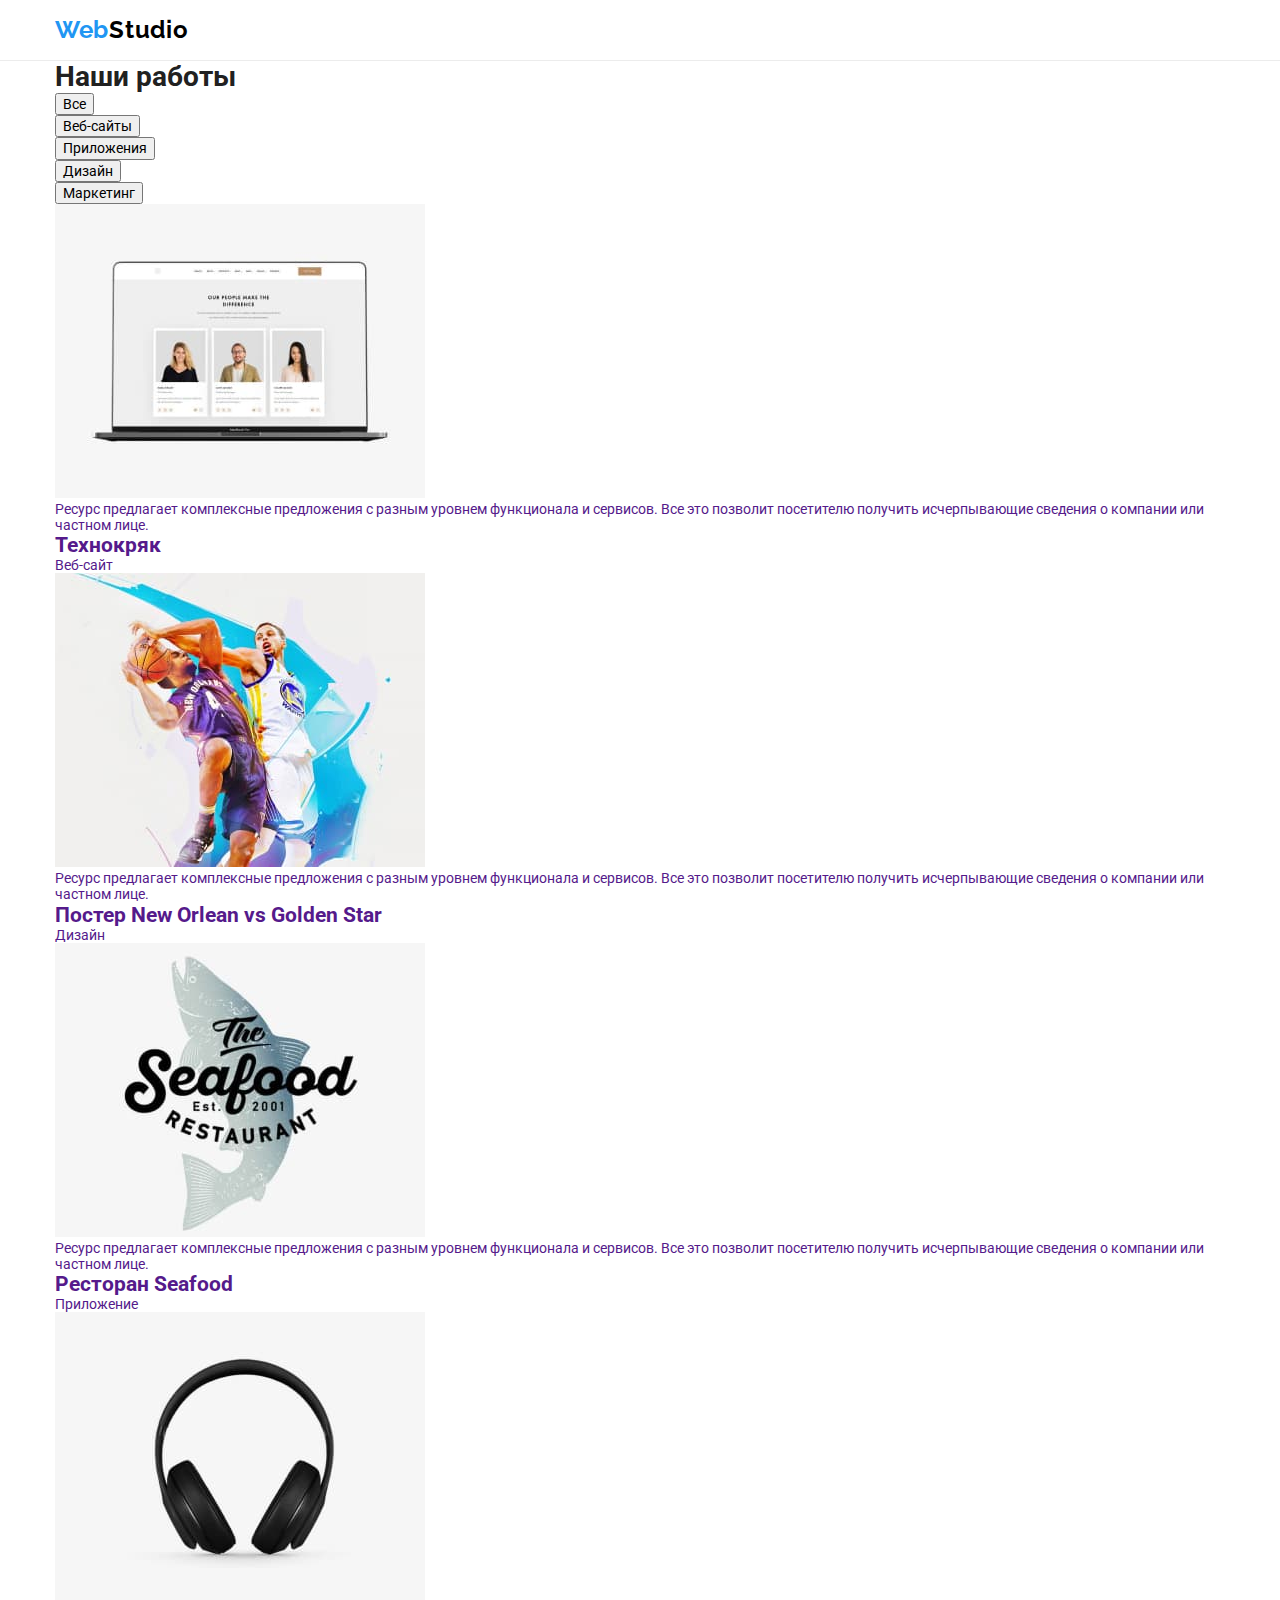
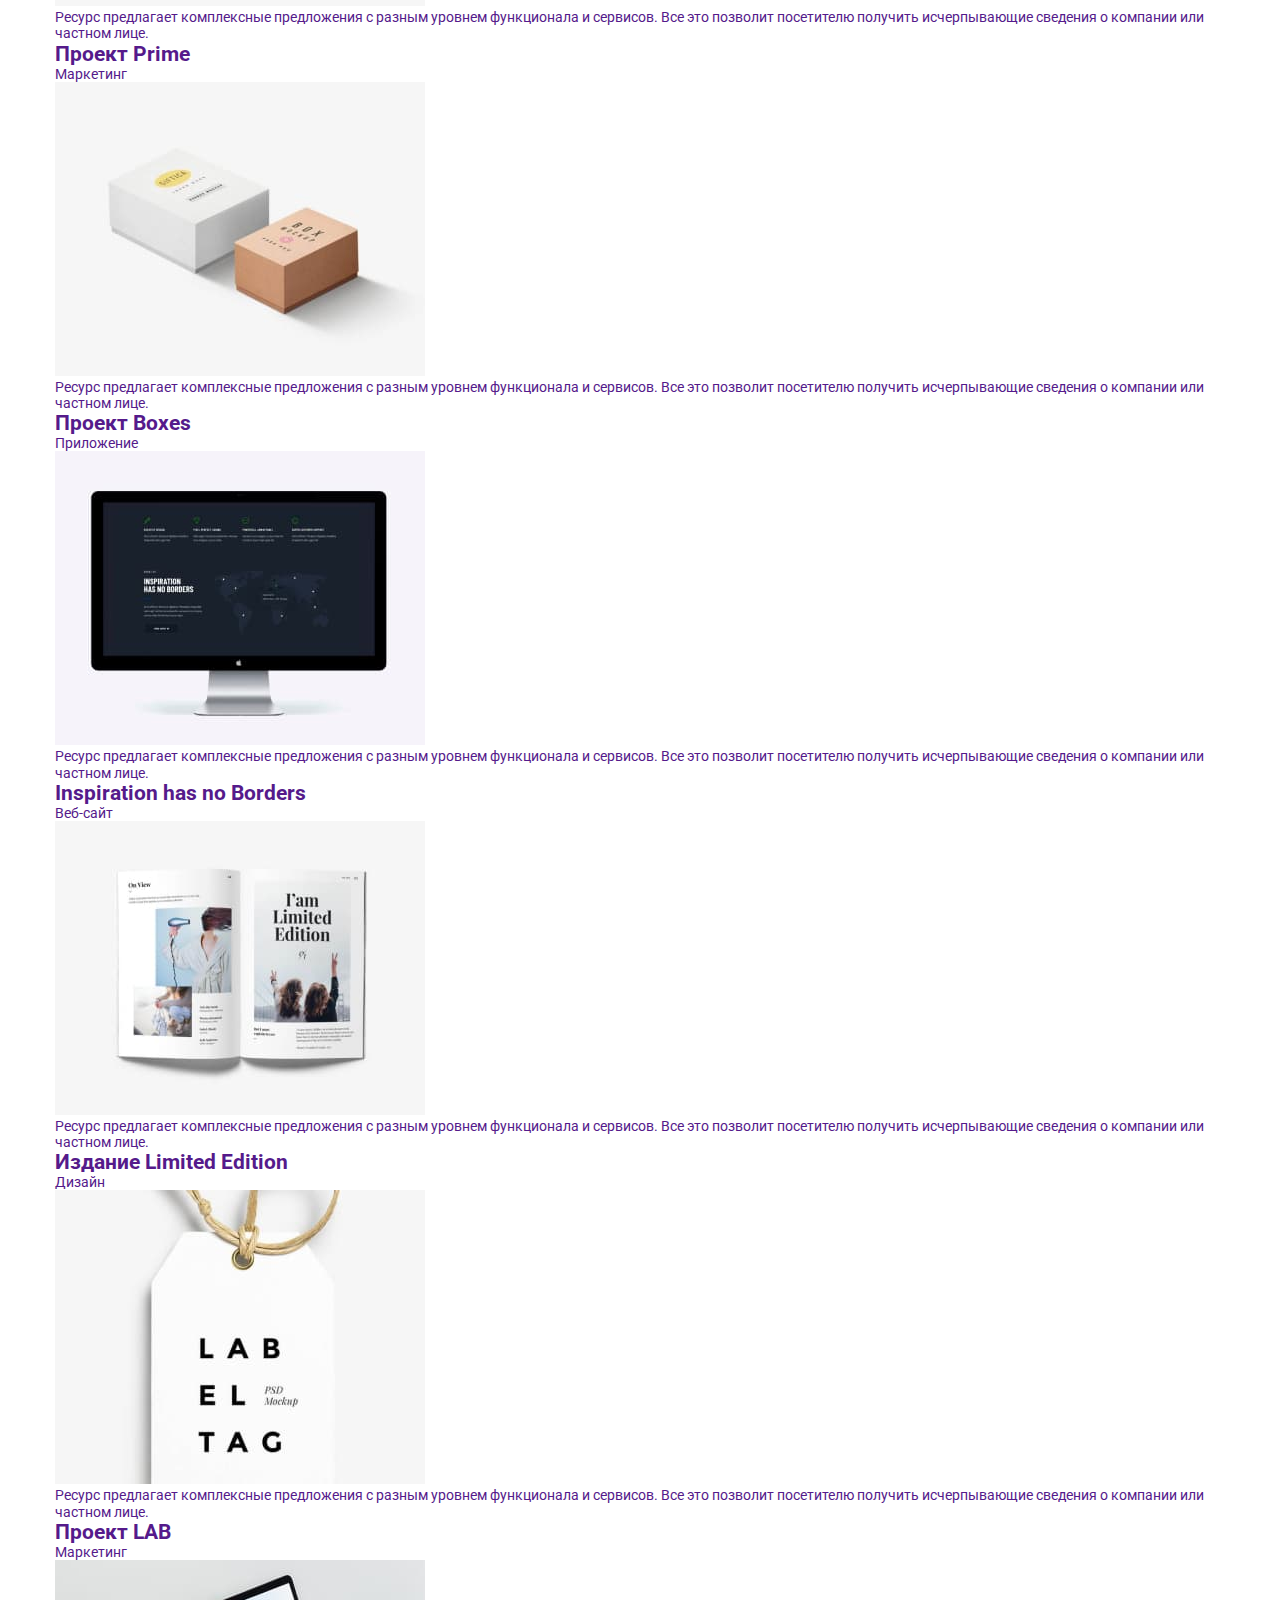
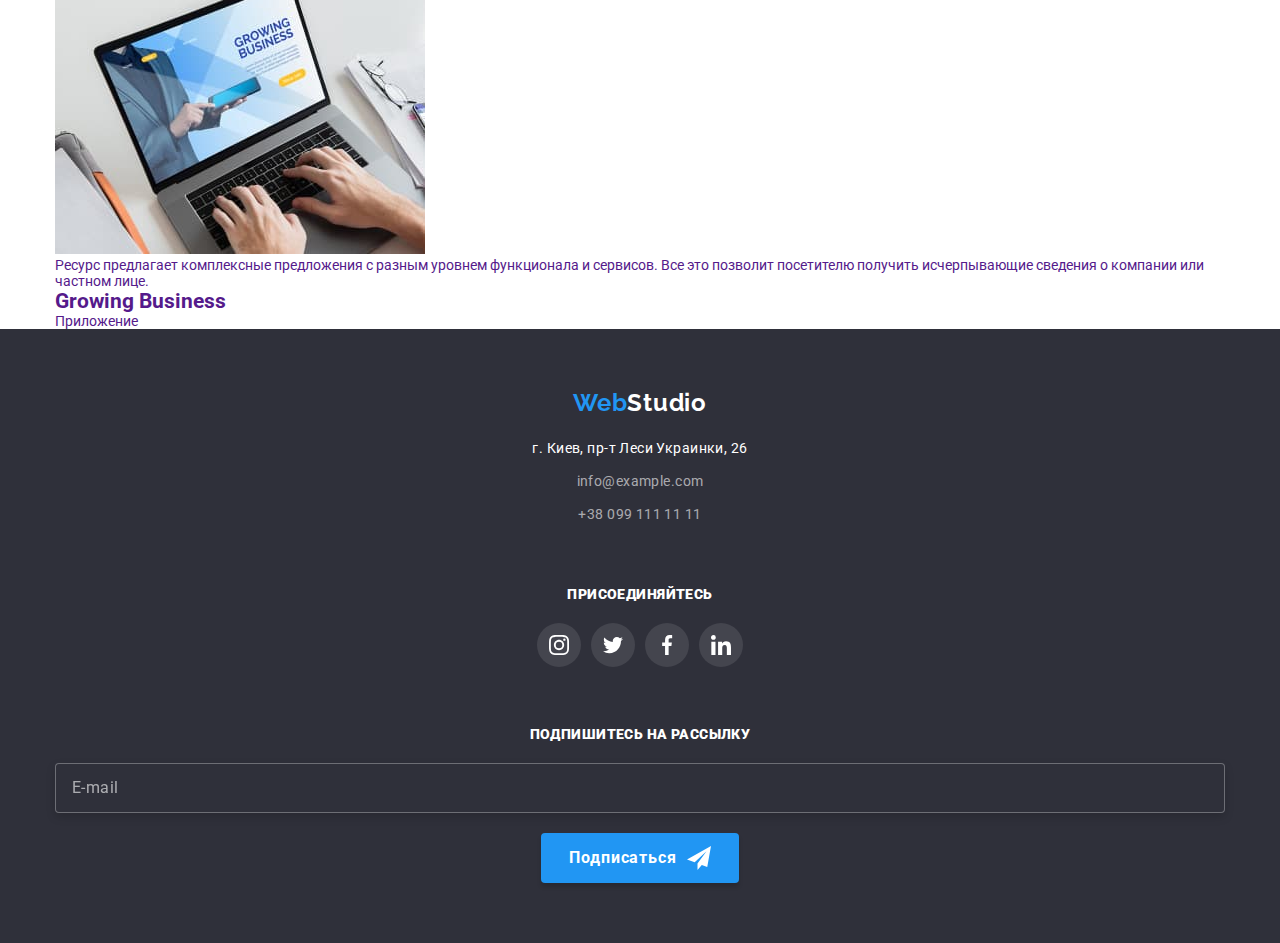
==== portfolio-1.html @ 47546843 "media request." ====
<!DOCTYPE html>
<html lang="ru">
  <head>
    <meta charset="UTF-8" />
    <meta http-equiv="X-UA-Compatible" content="IE=edge" />
    <meta name="viewport" content="width=device-width, initial-scale=1.0" />
    <title>Portfolio</title>
    <link rel="preconnect" href="https://fonts.googleapis.com" />
    <link rel="preconnect" href="https://fonts.gstatic.com" crossorigin />
    <link
      href="https://fonts.googleapis.com/css2?family=Raleway:wght@700&family=Roboto:wght@400;500;700;900&display=swap"
      rel="stylesheet"
    />
    <link
      rel="stylesheet"
      href="https://cdnjs.cloudflare.com/ajax/libs/modern-normalize/1.1.0/modern-normalize.min.css"
    />
    <link rel="stylesheet" href="./css/main.min.css" />
  </head>
  <body>
    <!-- HEADER -->
    <header class="page-header">
      <div class="container container-flex">
        <!-- Header- NAVIGATION -->
        <nav class="navigation">
          <!-- Header - LOGO -->
          <a href="" class="logo" lang="en"
            >Web<span class="page-header__logo">Studio</span>
          </a>
          <ul class="navigation__list">
            <li class="navigation__item">
              <a href="./studio.html" class="navigation__link">Студия</a>
            </li>
            <li class="navigation__item">
              <a
                href="./portfolio-1.html"
                class="navigation__link navigation__link--active"
                >Портфолио</a
              >
            </li>
            <li class="navigation__item">
              <a href="" class="navigation__link">Контакты</a>
            </li>
          </ul>
        </nav>

        <!--Header - CONTACTS -->
        <ul class="contact">
          <li class="contact__item">
            <a href="mailto:info@devstudio.com" class="contact__link">
              <svg class="contact__icon" width="16" height="12">
                <use href="./images/icons.svg#icon-convert"></use>
              </svg>
              info@devstudio.com
            </a>
          </li>
          <li class="contact__item">
            <a href="tel:+380961111111" class="contact__link">
              <svg class="contact__icon" width="10" height="16">
                <use href="./images/icons.svg#icon-smartphone"></use>
              </svg>
              +38 096 111 11 11</a
            >
          </li>
        </ul>
      </div>
    </header>

    <!-- MAIN -->
    <main class="page-portfolio">
      <section class="portfolio">
        <div class="container">
          <h1 class="portfolio__title">Наши работы</h1>
          <ul class="filter">
            <li class="filter__item">
              <button
                type="button"
                class="filter__button filter__button--active"
              >
                Все
              </button>
            </li>
            <li class="filter__item">
              <button type="button" class="filter__button">Веб-сайты</button>
            </li>
            <li class="filter__item">
              <button type="button" class="filter__button">Приложения</button>
            </li>
            <li class="filter__item">
              <button type="button" class="filter__button">Дизайн</button>
            </li>
            <li class="filter__item">
              <button type="button" class="filter__button">Маркетинг</button>
            </li>
          </ul>

          <ul class="card-set">
            <li class="card-set__item">
              <div class="card">
                <a href="" class="card__link">
                  <div class="card__thumb">
                    <img
                      src="./images/project-1.jpg"
                      alt="Ноутбук с открытым сайтом, три человека на экране"
                      width="370"
                      height="294"
                      class="card__image"
                    />
                    <div class="card-overlay">
                      <p class="card-overlay__text">
                        Ресурс предлагает комплексные предложения с разным
                        уровнем функционала и сервисов. Все это позволит
                        посетителю получить исчерпывающие сведения о компании
                        или частном лице.
                      </p>
                    </div>
                  </div>

                  <div class="card__content">
                    <h2 class="card__title">Технокряк</h2>
                    <p class="card__text">Веб-сайт</p>
                  </div>
                </a>
              </div>
            </li>

            <li class="card-set__item">
              <div class="card">
                <a href="" class="card__link">
                  <div class="card__thumb">
                    <img
                      src="./images/project-2.jpg"
                      alt="Двое мужчин играют в баскетбол, мыжчины в прыжке"
                      width="370"
                      height="294"
                      class="card__image"
                    />
                    <div class="card-overlay">
                      <p class="card-overlay__text">
                        Ресурс предлагает комплексные предложения с разным
                        уровнем функционала и сервисов. Все это позволит
                        посетителю получить исчерпывающие сведения о компании
                        или частном лице.
                      </p>
                    </div>
                  </div>
                  <div class="card__content">
                    <h2 class="card__title">
                      Постер <span lang="en">New Orlean vs Golden Star</span>
                    </h2>
                    <p class="card__text">Дизайн</p>
                  </div>
                </a>
              </div>
            </li>

            <li class="card-set__item">
              <div class="card">
                <a href="" class="card__link">
                  <div class="card__thumb">
                    <img
                      src="./images/project-3.jpg"
                      alt="Логотип ресторана морепродуктов, логотип в форме рыбы "
                      width="370"
                      height="294"
                      class="card__image"
                    />
                    <div class="card-overlay">
                      <p class="card-overlay__text">
                        Ресурс предлагает комплексные предложения с разным
                        уровнем функционала и сервисов. Все это позволит
                        посетителю получить исчерпывающие сведения о компании
                        или частном лице.
                      </p>
                    </div>
                  </div>
                  <div class="card__content">
                    <h2 class="card__title">
                      Ресторан <span lang="en">Seafood</span>
                    </h2>
                    <p class="card__text">Приложение</p>
                  </div>
                </a>
              </div>
            </li>

            <li class="card-set__item">
              <div class="card">
                <a href="" class="card__link">
                  <div class="card__thumb">
                    <img
                      src="./images/project-4.jpg"
                      alt="Большие накладные чорные наушники "
                      width="370"
                      height="294"
                      class="card__image"
                    />
                    <div class="card-overlay">
                      <p class="card-overlay__text">
                        Ресурс предлагает комплексные предложения с разным
                        уровнем функционала и сервисов. Все это позволит
                        посетителю получить исчерпывающие сведения о компании
                        или частном лице.
                      </p>
                    </div>
                  </div>
                  <div class="card__content">
                    <h2 class="card__title">
                      Проект <span lang="en">Prime</span>
                    </h2>
                    <p class="card__text">Маркетинг</p>
                  </div>
                </a>
              </div>
            </li>

            <li class="card-set__item">
              <div class="card">
                <a href="" class="card__link">
                  <div class="card__thumb">
                    <img
                      src="./images/project-5.jpg"
                      alt="Две фирменные закрытые коробочки, белая и персиковая"
                      width="370"
                      height="294"
                      class="card__image"
                    />
                    <div class="card-overlay">
                      <p class="card-overlay__text">
                        Ресурс предлагает комплексные предложения с разным
                        уровнем функционала и сервисов. Все это позволит
                        посетителю получить исчерпывающие сведения о компании
                        или частном лице.
                      </p>
                    </div>
                  </div>
                  <div class="card__content">
                    <h2 class="card__title">
                      Проект <span lang="en"> Boxes</span>
                    </h2>
                    <p class="card__text">Приложение</p>
                  </div>
                </a>
              </div>
            </li>

            <li class="card-set__item">
              <div class="card">
                <a href="" class="card__link">
                  <div class="card__thumb">
                    <img
                      src="./images/project-6.jpg"
                      alt="Темный экран монитора, сайт, текст и изображение карты мира "
                      width="370"
                      height="294"
                      class="card__image"
                    />
                    <div class="card-overlay">
                      <p class="card-overlay__text">
                        Ресурс предлагает комплексные предложения с разным
                        уровнем функционала и сервисов. Все это позволит
                        посетителю получить исчерпывающие сведения о компании
                        или частном лице.
                      </p>
                    </div>
                  </div>
                  <div class="card__content">
                    <h2 class="card__title" lang="en">
                      Inspiration has no Borders
                    </h2>
                    <p class="card__text">Веб-сайт</p>
                  </div>
                </a>
              </div>
            </li>

            <li class="card-set__item">
              <div class="card">
                <a href="" class="card__link">
                  <div class="card__thumb">
                    <img
                      src="./images/project-7.jpg"
                      alt="Две страницы из журнала с изображением женщин"
                      width="370"
                      height="294"
                      class="card__image"
                    />
                    <div class="card-overlay">
                      <p class="card-overlay__text">
                        Ресурс предлагает комплексные предложения с разным
                        уровнем функционала и сервисов. Все это позволит
                        посетителю получить исчерпывающие сведения о компании
                        или частном лице.
                      </p>
                    </div>
                  </div>
                  <div class="card__content">
                    <h2 class="card__title">
                      Издание <span lang="en"> Limited Edition</span>
                    </h2>
                    <p class="card__text">Дизайн</p>
                  </div>
                </a>
              </div>
            </li>

            <li class="card-set__item">
              <div class="card">
                <a href="" class="card__link">
                  <div class="card__thumb">
                    <img
                      src="./images/project-8.jpg"
                      alt="Фирменная этикетка, белая с черными буквами"
                      width="370"
                      height="294"
                      class="card__image"
                    />
                    <div class="card-overlay">
                      <p class="card-overlay__text">
                        Ресурс предлагает комплексные предложения с разным
                        уровнем функционала и сервисов. Все это позволит
                        посетителю получить исчерпывающие сведения о компании
                        или частном лице.
                      </p>
                    </div>
                  </div>
                  <div class="card__content">
                    <h2 class="card__title">
                      Проект <span lang="en">LAB</span>
                    </h2>
                    <p class="card__text">Маркетинг</p>
                  </div>
                </a>
              </div>
            </li>

            <li class="card-set__item">
              <div class="card">
                <a href="" class="card__link">
                  <div class="card__thumb">
                    <img
                      src="./images/project-9.jpg"
                      alt="Руки мужчины, работающего за ноутбуков, на ноутбуке открыта страничка с бизнес-сайтом "
                      width="370"
                      height="294"
                      class="card__image"
                    />
                    <div class="card-overlay">
                      <p class="card-overlay__text">
                        Ресурс предлагает комплексные предложения с разным
                        уровнем функционала и сервисов. Все это позволит
                        посетителю получить исчерпывающие сведения о компании
                        или частном лице.
                      </p>
                    </div>
                  </div>
                  <div class="card__content">
                    <h2 class="card__title" lang="en">Growing Business</h2>
                    <p class="card__text">Приложение</p>
                  </div>
                </a>
              </div>
            </li>
          </ul>
        </div>
      </section>
    </main>
    <!-- FOOTER  -->
    <!-- footer-address block -->
    <footer class="footer">
      <div class="container container--flexible">
        <div class="address-container">
          <a class="logo logo--position" href="" lang="en">
            Web<span class="footer__logo">Studio</span></a
          >
          <address class="address">
            <ul class="address__list">
              <li class="address__item">г. Киев, пр-т Леси Украинки, 26</li>
              <li class="address__item">
                <a href="mailto:info@example.com" class="address__link"
                  >info@example.com</a
                >
              </li>
              <li class="address__item">
                <a href="tel:+380991111111" class="address__link"
                  >+38 099 111 11 11</a
                >
              </li>
            </ul>
          </address>
        </div>

        <!-- footer-socials block -->
        <div class="footer-socials">
          <p class="footer-socials__title"><strong>присоединяйтесь</strong></p>
          <ul class="footer-socials__list">
            <li class="footer-socials__item">
              <a href="" class="footer-socials__link">
                <svg class="footer-socials__icon" width="20" height="20">
                  <use href="./images/icons.svg#icon-instagram"></use>
                </svg>
              </a>
            </li>

            <li class="footer-socials__item">
              <a href="" class="footer-socials__link">
                <svg class="footer-socials__icon" width="20" height="20">
                  <use href="./images/icons.svg#icon-twitter"></use>
                </svg>
              </a>
            </li>

            <li class="footer-socials__item">
              <a href="" class="footer-socials__link">
                <svg class="footer-socials__icon" width="20" height="20">
                  <use href="./images/icons.svg#icon-facebook"></use>
                </svg>
              </a>
            </li>

            <li class="footer-socials__item">
              <a href="" class="footer-socials__link">
                <svg class="footer-socials__icon" width="20" height="20">
                  <use href="./images/icons.svg#icon-linkedin"></use>
                </svg>
              </a>
            </li>
          </ul>
        </div>
        <div class="footer-mailing">
          <p class="footer-mailing__title">
            <strong> Подпишитесь на рассылку</strong>
          </p>
          <div class="footer-mailing__container">
            <form class="footer-form">
              <label class="footer-form__field">
                <input
                  type="email"
                  name="email"
                  placeholder="E-mail"
                  class="footer-form__input"
                />
              </label>
            </form>
            <button type="submit" class="button footer-button">
              <span class="footer-button__text">Подписаться</span>
              <svg class="footer-button__icon" width="24" height="24">
                <use href="./images/icons.svg#icon-send"></use>
              </svg>
            </button>
          </div>
        </div>
      </div>
    </footer>
    <script src="./js/modal.js"></script>
  </body>
</html>
---- css/main.min.css ----
h1,h2,h3,h4,p,ul{margin-bottom:0;margin-top:0}ul{padding:0;list-style-type:none}a{text-decoration:none}body{color:#212121;font-family:"Roboto", sans-serif;font-style:normal;font-size:14px;margin-left:auto;margin-right:auto}.container{padding-left:15px;padding-right:15px;margin-left:auto;margin-right:auto}@media screen and (min-width: 480px){.container{width:480px}}@media screen and (min-width: 768px){.container{width:768px}}@media screen and (min-width: 1200px){.container{width:1200px}}.page-header{border-bottom:1px solid #ececec;padding-bottom:16px;padding-top:16px}.logo{font-family:'Raleway';font-style:normal;font-weight:700;font-size:24px;line-height:1.17;letter-spacing:0.03em;color:#2196F3;display:block}.page-header__logo{color:#000}.navigation{display:-webkit-box;display:-ms-flexbox;display:flex;-webkit-box-align:center;-ms-flex-align:center;align-items:center;-webkit-box-pack:justify;-ms-flex-pack:justify;justify-content:space-between}.navigation__list{display:none}.menu__button{margin:0;padding:0;color:black;background-color:transparent;border:none;display:-webkit-inline-box;display:-ms-inline-flexbox;display:inline-flex}.menu__button:hover,.menu__button:focus{color:#2196F3}.menu__icon{fill:currentColor}.contact{display:none}.backdrop{position:fixed;width:100%;height:100%;left:0px;top:0px;z-index:1;background:rgba(0,0,0,0.2);opacity:1;-webkit-transition:opacity 250ms cubic-bezier(0.4, 0, 0.2, 1),visibility 250ms cubic-bezier(0.4, 0, 0.2, 1);transition:opacity 250ms cubic-bezier(0.4, 0, 0.2, 1),visibility 250ms cubic-bezier(0.4, 0, 0.2, 1)}.backdrop.is-hidden{visibility:hidden;opacity:0;pointer-events:none}.backdrop.is-hidden .modal{-webkit-transform:translate(-50%, -50%) scale(0.3);transform:translate(-50%, -50%) scale(0.3)}.modal{position:absolute;top:50%;left:50%;background:#ffffff;-webkit-box-shadow:0px 1px 3px rgba(0,0,0,0.12),0px 1px 1px rgba(0,0,0,0.14),0px 2px 1px rgba(0,0,0,0.2);box-shadow:0px 1px 3px rgba(0,0,0,0.12),0px 1px 1px rgba(0,0,0,0.14),0px 2px 1px rgba(0,0,0,0.2);border-radius:4px;-webkit-transform:translate(-50%, -50%) scale(1);transform:translate(-50%, -50%) scale(1);-webkit-transition:-webkit-transform 250ms cubic-bezier(0.4, 0, 0.2, 1);transition:-webkit-transform 250ms cubic-bezier(0.4, 0, 0.2, 1);transition:transform 250ms cubic-bezier(0.4, 0, 0.2, 1);transition:transform 250ms cubic-bezier(0.4, 0, 0.2, 1), -webkit-transform 250ms cubic-bezier(0.4, 0, 0.2, 1);padding:40px}@media screen and (min-width: 480px){.modal{width:450px}}@media screen and (min-width: 1200px){.modal{width:528px}}.modal__closing-button{position:absolute;top:8px;right:8px;display:-webkit-box;display:-ms-flexbox;display:flex;-webkit-box-pack:center;-ms-flex-pack:center;justify-content:center;-webkit-box-align:center;-ms-flex-align:center;align-items:center;width:30px;height:30px;background:#fff;border:1px solid rgba(0,0,0,0.1);border-radius:50%;-webkit-transition:fill 250ms cubic-bezier(0.4, 0, 0.2, 1);transition:fill 250ms cubic-bezier(0.4, 0, 0.2, 1)}.modal__closing-button:hover,.modal__closing-button:focus{fill:#2196F3;cursor:pointer}.modal__headline{display:block;font-weight:700;font-size:20px;line-height:1.16;text-align:center;letter-spacing:0.03em;color:#212121;margin-bottom:30px}.modal-form{display:-webkit-box;display:-ms-flexbox;display:flex;-webkit-box-orient:vertical;-webkit-box-direction:normal;-ms-flex-direction:column;flex-direction:column}.form-field{display:-webkit-box;display:-ms-flexbox;display:flex;-webkit-box-orient:vertical;-webkit-box-direction:normal;-ms-flex-direction:column;flex-direction:column;cursor:pointer;font-weight:400;font-size:12px;line-height:1.17;letter-spacing:0.01em;-webkit-transition:color 250ms cubic-bezier(0.4, 0, 0.2, 1);transition:color 250ms cubic-bezier(0.4, 0, 0.2, 1)}.form-field+.form-field{margin-top:10px}.form-field__text{font-weight:400;font-size:12px;line-height:1.17;letter-spacing:0.01em;color:#757575;margin-bottom:4px}.form-field__thumb{position:relative}.form-field__icon{position:absolute;left:12px;bottom:50%;-webkit-transform:translateY(50%);transform:translateY(50%);fill:currentColor}.form-field__input{outline:none;width:100%;padding-top:11px;padding-bottom:11px;padding-left:40px;cursor:pointer;border:1px solid rgba(33,33,33,0.2);border-radius:4px;-webkit-transition:border-color 250ms cubic-bezier(0.4, 0, 0.2, 1);transition:border-color 250ms cubic-bezier(0.4, 0, 0.2, 1)}.form-field:hover,.form-field:focus-within{color:#2196F3}.form-field:hover .form-field__input,.form-field:focus-within .form-field__input{border-color:#2196F3;outline:solid 1px #2196F3}.form-field__textarea{width:100%;height:120px;resize:none;cursor:pointer;border:1px solid rgba(33,33,33,0.2);border-radius:4px;padding:12px 16px;-webkit-transition:border-color 250ms cubic-bezier(0.4, 0, 0.2, 1);transition:border-color 250ms cubic-bezier(0.4, 0, 0.2, 1)}.form-field__textarea:hover,.form-field__textarea:focus{border-color:#2196F3;outline:solid 1px #2196F3}.form-field__textarea::-webkit-input-placeholder{font-weight:400;font-size:14px;line-height:1.15;letter-spacing:0.01em;color:rgba(117,117,117,0.5)}.form-field__textarea:-ms-input-placeholder{font-weight:400;font-size:14px;line-height:1.15;letter-spacing:0.01em;color:rgba(117,117,117,0.5)}.form-field__textarea::-ms-input-placeholder{font-weight:400;font-size:14px;line-height:1.15;letter-spacing:0.01em;color:rgba(117,117,117,0.5)}.form-field__textarea::placeholder{font-weight:400;font-size:14px;line-height:1.15;letter-spacing:0.01em;color:rgba(117,117,117,0.5)}.modal-checkbox{display:-webkit-box;display:-ms-flexbox;display:flex;-webkit-box-align:center;-ms-flex-align:center;align-items:center;-webkit-box-pack:center;-ms-flex-pack:center;justify-content:center;margin-top:20px;font-size:12px;line-height:1.17;letter-spacing:0.03em;color:#757575}.modal-checkbox__input{position:absolute;width:1px;height:1px;margin:-1px;border:1px;padding:0;clip:rect(0 0 0 0);overflow:hidden}.modal-checkbox__input:checked+.modal-checkbox__icon{background-color:#2196F3;background-image:url(../images/icon-check.svg);background-size:contain;border-color:transparent;background-origin:border-box;-webkit-box-shadow:none;box-shadow:none}.modal-checkbox__icon{display:inline-block;width:16px;height:15px;border:2px solid #212121;border-radius:2px;margin-right:7px}.modal-checkbox__contract{border-bottom:0.6px solid currentColor;display:inline-block;line-height:0.85;text-decoration:none;color:#2196F3}.modal-submit{width:200px;margin-left:auto;margin-right:auto;margin-top:30px;padding-top:10px;padding-bottom:10px;font-family:inherit;font-style:normal;font-weight:700;font-size:16px;line-height:1.88;letter-spacing:0.06em;color:#fff;background:#188ce8;-webkit-box-shadow:0px 4px 4px rgba(0,0,0,0.15);box-shadow:0px 4px 4px rgba(0,0,0,0.15);border-radius:4px;border:none;cursor:pointer}.feature{padding-top:60px;padding-bottom:60px}@media screen and (min-width: 1200px){.feature{padding-top:94px;padding-bottom:94px}}.feature__title{visibility:hidden;position:absolute;width:1px;height:1px;margin:-1px;border:0;padding:0;white-space:nowrap;-webkit-clip-path:inset(100%);clip-path:inset(100%);clip:rect(0 0 0 0);overflow:hidden}@media screen and (min-width: 768px){.feature__list{display:-webkit-box;display:-ms-flexbox;display:flex;-ms-flex-wrap:wrap;flex-wrap:wrap;margin:-15px}}@media screen and (min-width: 768px){.feature__item{width:calc((100% - 60px) / 2);margin:15px}}@media screen and (min-width: 1200px){.feature__item{width:calc((100% - 120px) / 4);margin:15px}}@media screen and (max-width: 767px){.feature__item:not(:last-child){margin-bottom:30px}}.feature__frame{width:100%;height:120px;background-color:#F5F4FA;margin-bottom:30px;display:-webkit-box;display:-ms-flexbox;display:flex;-webkit-box-pack:center;-ms-flex-pack:center;justify-content:center;-webkit-box-align:center;-ms-flex-align:center;align-items:center}.feature__subtitle{font-weight:700;line-height:1.14;text-transform:uppercase;text-align:center;margin-bottom:10px}.feature__text{font-size:14px;line-height:1.71;letter-spacing:0.03em;color:#757575}.function{display:none}.team{background-color:#F5F4FA;padding:60px 0}@media screen and (min-width: 1200px){.team{padding:94px 0}}.team__title{margin-bottom:30px;font-weight:700;font-size:36px;line-height:1.17;text-align:center;letter-spacing:0.03em}@media screen and (min-width: 1200px){.team__title{margin-bottom:50px}}@media screen and (min-width: 768px){.team__list{display:-webkit-box;display:-ms-flexbox;display:flex;-ms-flex-wrap:wrap;flex-wrap:wrap;margin:-15px}}.team__item{padding-bottom:30px;background:#fff;-webkit-box-shadow:0px 1px 3px rgba(0,0,0,0.12),0px 1px 1px rgba(0,0,0,0.14),0px 2px 1px rgba(0,0,0,0.2);box-shadow:0px 1px 3px rgba(0,0,0,0.12),0px 1px 1px rgba(0,0,0,0.14),0px 2px 1px rgba(0,0,0,0.2);border-radius:0px 0px 4px 4px;margin-bottom:30px}@media screen and (min-width: 768px){.team__item{margin:15px;width:calc((100% - 60px) / 2)}}@media screen and (min-width: 1200px){.team__item{margin:15px;width:calc((100% - 120px) / 4)}}.team__image{width:100%;margin-bottom:30px}.team__subtitle{font-weight:500;font-size:16px;line-height:1.19;text-align:center;margin-bottom:10px}.team__text{color:#757575;font-size:16px;line-height:1.19;text-align:center;margin-bottom:16px}.socials{display:-webkit-box;display:-ms-flexbox;display:flex;-webkit-box-pack:center;-ms-flex-pack:center;justify-content:center;-webkit-box-align:center;-ms-flex-align:center;align-items:center}.socials__item{margin-right:10px}.socials__item:last-child{margin-right:0}.socials__link{width:44px;height:44px;display:-webkit-box;display:-ms-flexbox;display:flex;-webkit-box-align:center;-ms-flex-align:center;align-items:center;-webkit-box-pack:center;-ms-flex-pack:center;justify-content:center;border-radius:50%;color:#AFB1B8;-webkit-transition:color 250ms cubic-bezier(0.4, 0, 0.2, 1),background-color 250ms cubic-bezier(0.4, 0, 0.2, 1);transition:color 250ms cubic-bezier(0.4, 0, 0.2, 1),background-color 250ms cubic-bezier(0.4, 0, 0.2, 1)}.socials__link:hover,.socials__link:focus{color:#fff;background-color:#2196F3}.socials__icon{fill:currentColor}.clients{padding:60px 0}@media screen and (min-width: 1200px){.clients{padding:94px 0}}.clients__title{font-weight:700;font-size:28px;line-height:1.18;text-align:center;letter-spacing:0.03em;margin-bottom:30px}@media screen and (min-width: 1200px){.clients__title{font-size:36px;line-height:1.17}}@media screen and (min-width: 1200px){.clients__title{margin-bottom:50px}}.clients__list{display:-webkit-box;display:-ms-flexbox;display:flex;-webkit-box-align:center;-ms-flex-align:center;align-items:center;-webkit-box-pack:center;-ms-flex-pack:center;justify-content:center;-ms-flex-wrap:wrap;flex-wrap:wrap;margin:-15px}.clients__item{margin:15px}.clients__icon{fill:currentColor}.clients__link{display:-webkit-box;display:-ms-flexbox;display:flex;-webkit-box-align:center;-ms-flex-align:center;align-items:center;-webkit-box-pack:center;-ms-flex-pack:center;justify-content:center;width:210px;height:92px;border:1px solid #AFB1B8;border-radius:4px;color:#AFB1B8;-webkit-transition:color 250ms cubic-bezier(0.4, 0, 0.2, 1),border-color 250ms cubic-bezier(0.4, 0, 0.2, 1);transition:color 250ms cubic-bezier(0.4, 0, 0.2, 1),border-color 250ms cubic-bezier(0.4, 0, 0.2, 1)}@media screen and (min-width: 768px){.clients__link{width:226px}}@media screen and (min-width: 1200px){.clients__link{width:170px}}.clients__link:hover,.clients__link:focus{color:#2196F3;border-color:#2196F3}.footer{background-color:#2f303a;padding:60px 0}.footer__logo{color:#fff}.logo--position{text-align:center;margin-bottom:20px}.address__item{font-style:normal;font-weight:400;font-size:14px;line-height:1.71;letter-spacing:0.03em;text-align:center;color:#fff;margin-bottom:9px}.address__item:last-child{margin-bottom:0}.address__link{font-style:normal;font-weight:400;font-size:14px;line-height:1.71;letter-spacing:0.03em;color:rgba(255,255,255,0.6);-webkit-transition:color 250ms cubic-bezier(0.4, 0, 0.2, 1);transition:color 250ms cubic-bezier(0.4, 0, 0.2, 1)}.address__link:hover,.address__link:focus{color:#2196F3}.address__list{margin-bottom:60px}.footer-socials__title{font-weight:700;font-size:14px;line-height:1.14;letter-spacing:0.03em;text-transform:uppercase;text-align:center;color:#fff;margin-bottom:20px}.footer-socials__list{display:-webkit-box;display:-ms-flexbox;display:flex;-webkit-box-pack:center;-ms-flex-pack:center;justify-content:center;margin-bottom:60px}.footer-socials__item{margin-right:10px}.footer-socials__item:last-child{margin-right:0}.footer-socials__link{display:-webkit-box;display:-ms-flexbox;display:flex;-webkit-box-align:center;-ms-flex-align:center;align-items:center;-webkit-box-pack:center;-ms-flex-pack:center;justify-content:center;width:44px;height:44px;border-radius:50%;background:rgba(255,255,255,0.1);color:#fff;-webkit-transition:background-color 250ms cubic-bezier(0.4, 0, 0.2, 1);transition:background-color 250ms cubic-bezier(0.4, 0, 0.2, 1)}.footer-socials__link:hover,.footer-socials__link:focus{background-color:#2196F3}.footer-socials__icon{fill:currentColor}.footer-mailing__title{font-weight:700;font-size:14px;line-height:1.14;letter-spacing:0.03em;text-transform:uppercase;text-align:center;color:#fff;margin-bottom:20px}.footer-form__input{border:1px solid rgba(255,255,255,0.3);-webkit-filter:drop-shadow(0px 4px 4px rgba(0,0,0,0.15));filter:drop-shadow(0px 4px 4px rgba(0,0,0,0.15));border-radius:4px;background:#2f303a;width:100%;height:50px;padding:0 16px;margin-bottom:20px}.footer-form__input:focus-within{color:#fff;font-weight:400;font-size:16px;line-height:1.25;letter-spacing:0.03em}.footer-form__input::-webkit-input-placeholder{font-weight:400;font-size:16px;line-height:1.25;letter-spacing:0.03em;color:rgba(255,255,255,0.6)}.footer-form__input:-ms-input-placeholder{font-weight:400;font-size:16px;line-height:1.25;letter-spacing:0.03em;color:rgba(255,255,255,0.6)}.footer-form__input::-ms-input-placeholder{font-weight:400;font-size:16px;line-height:1.25;letter-spacing:0.03em;color:rgba(255,255,255,0.6)}.footer-form__input::placeholder{font-weight:400;font-size:16px;line-height:1.25;letter-spacing:0.03em;color:rgba(255,255,255,0.6)}.footer-button{font-family:inherit;font-style:inherit;font-weight:700;font-size:16px;line-height:1.88;letter-spacing:0.06em;color:#fff;cursor:pointer;background-color:#2196F3;-webkit-box-shadow:0px 4px 4px rgba(0,0,0,0.15);box-shadow:0px 4px 4px rgba(0,0,0,0.15);border-radius:4px;padding:0 28px;height:50px;border-style:none;display:-webkit-box;display:-ms-flexbox;display:flex;-webkit-box-align:center;-ms-flex-align:center;align-items:center;-webkit-box-pack:center;-ms-flex-pack:center;justify-content:center;margin-left:auto;margin-right:auto}.footer-button__text{margin-right:10px}
/*# sourceMappingURL=main.min.css.map */
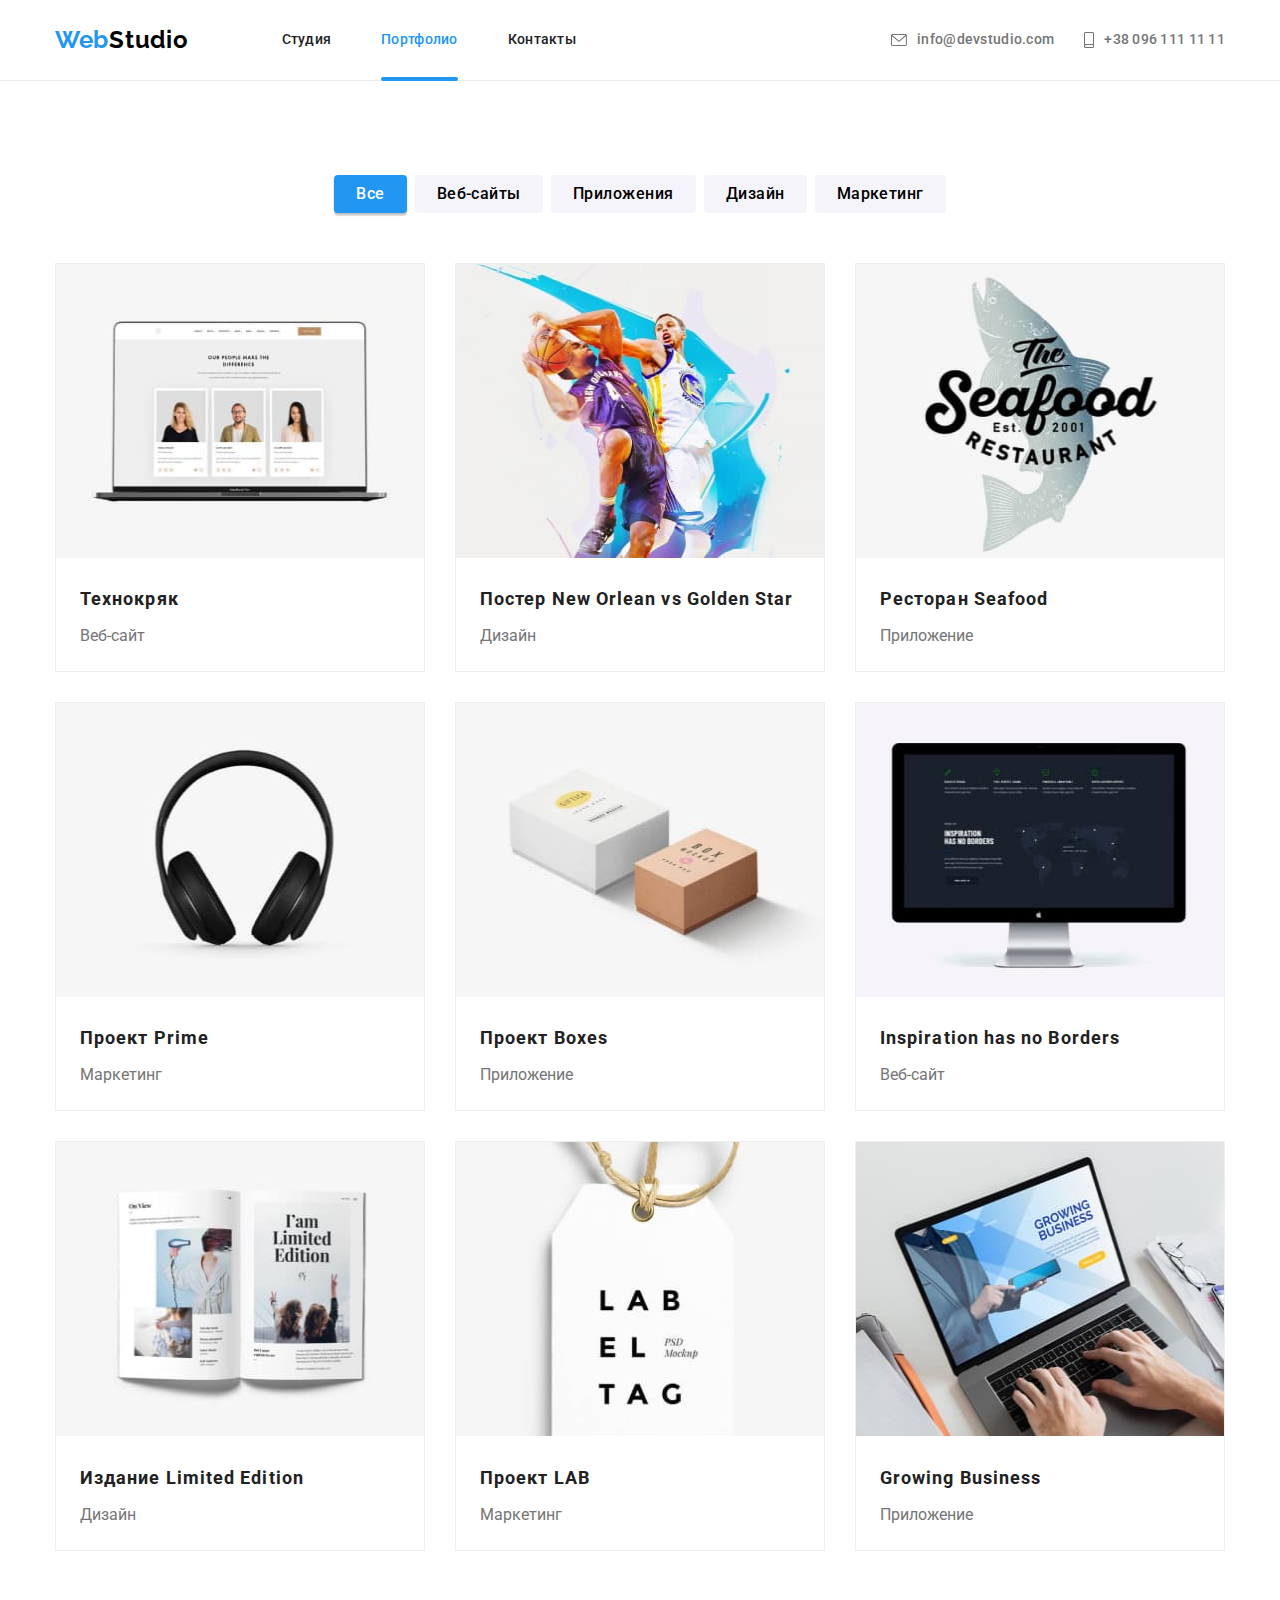
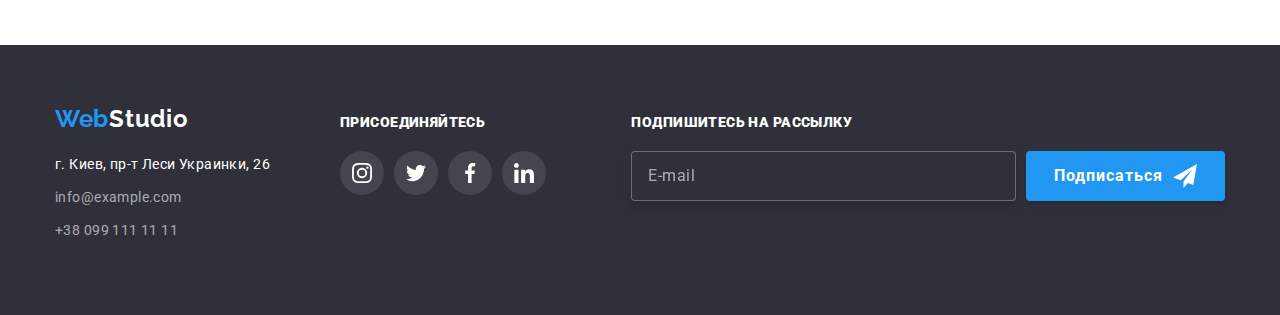
==== commit a9749313: "Media - portfolio" ====
--- a/portfolio-1.html
+++ b/portfolio-1.html
@@ -27,14 +27,22 @@
           <a href="" class="logo" lang="en"
             >Web<span class="page-header__logo">Studio</span>
           </a>
+          <button type="button" class="menu__button" aria-expanded="false" aria-controls="menu-container" data-menu-button>
+            <svg width="40" height="40" class="menu__icon" aria-label="Переключатель мобильного меню">
+              <use class="menu__icon-menu" href="./images/icons.svg#menu-header"></use>
+              <use class="menu__icon-cross" href="./images/icons.svg#close-header"></use>
+            </svg>
+          </button>
           <ul class="navigation__list">
             <li class="navigation__item">
-              <a href="./studio.html" class="navigation__link">Студия</a>
+              <a
+                href="./studio.html"
+                class="navigation__link "
+                >Студия</a
+              >
             </li>
             <li class="navigation__item">
-              <a
-                href="./portfolio-1.html"
-                class="navigation__link navigation__link--active"
+              <a href="./portfolio-1.html" class="navigation__link navigation__link--active"
                 >Портфолио</a
               >
             </li>
@@ -63,6 +71,59 @@
             >
           </li>
         </ul>
+
+        <div class="menu-container" id="menu-container" data-menu>
+          <ul class="menu_nav">
+            <li class="menu-nav__item">
+              <a
+                href="./studio.html"
+                class="menu-nav__link"
+                >Студия</a
+              >
+            </li>
+            <li class="menu-nav__item">
+              <a href="./portfolio-1.html" class="menu-nav__link menu-nav__link--active"
+                >Портфолио</a
+              >
+            </li>
+            <li class="menu-nav__item">
+              <a href="" class="menu-nav__link">Контакты</a>
+            </li>
+          </ul>
+        </nav>
+
+        <!--HeaderMENU - CONTACTS -->
+        <ul class="menu-contact">
+          <li class="menu-contact__item">
+            <a href="tel:+380961111111"  class="contact-tel__link">
+              
+              +38 096 111 11 11 
+            </a>
+          </li>
+          <li class="menu-contact__item">
+            <a href="mailto:info@devstudio.com" class="contact-mail__link">
+             
+              info@devstudio.com
+              </a
+            >
+          </li>
+        </ul>
+        
+        <ul class="menu-socials">
+          <li class="menu-socials__item"> 
+            <a href="" class="menu-socials__link">Instagram</a>
+          </li>
+          <li class="menu-socials__item"> 
+            <a href="" class="menu-socials__link">Twitter</a>
+          </li>
+          <li class="menu-socials__item"> 
+            <a href="" class="menu-socials__link">Facebook</a>
+          </li>
+          <li class="menu-socials__item"> 
+            <a href="" class="menu-socials__link">LinkedIn</a>
+          </li>
+        </ul>
+        </div>
       </div>
     </header>
 
@@ -453,5 +514,6 @@
       </div>
     </footer>
     <script src="./js/modal.js"></script>
+    <script src="./js/mobile-menu.js"></script>
   </body>
 </html>
--- a/css/main.min.css
+++ b/css/main.min.css
@@ -1,2 +1,2 @@
-h1,h2,h3,h4,p,ul{margin-bottom:0;margin-top:0}ul{padding:0;list-style-type:none}a{text-decoration:none}body{color:#212121;font-family:"Roboto", sans-serif;font-style:normal;font-size:14px;margin-left:auto;margin-right:auto}.container{padding-left:15px;padding-right:15px;margin-left:auto;margin-right:auto}@media screen and (min-width: 480px){.container{width:480px}}@media screen and (min-width: 768px){.container{width:768px}}@media screen and (min-width: 1200px){.container{width:1200px}}.page-header{border-bottom:1px solid #ececec;padding-bottom:16px;padding-top:16px}.logo{font-family:'Raleway';font-style:normal;font-weight:700;font-size:24px;line-height:1.17;letter-spacing:0.03em;color:#2196F3;display:block}.page-header__logo{color:#000}.navigation{display:-webkit-box;display:-ms-flexbox;display:flex;-webkit-box-align:center;-ms-flex-align:center;align-items:center;-webkit-box-pack:justify;-ms-flex-pack:justify;justify-content:space-between}.navigation__list{display:none}.menu__button{margin:0;padding:0;color:black;background-color:transparent;border:none;display:-webkit-inline-box;display:-ms-inline-flexbox;display:inline-flex}.menu__button:hover,.menu__button:focus{color:#2196F3}.menu__icon{fill:currentColor}.contact{display:none}.backdrop{position:fixed;width:100%;height:100%;left:0px;top:0px;z-index:1;background:rgba(0,0,0,0.2);opacity:1;-webkit-transition:opacity 250ms cubic-bezier(0.4, 0, 0.2, 1),visibility 250ms cubic-bezier(0.4, 0, 0.2, 1);transition:opacity 250ms cubic-bezier(0.4, 0, 0.2, 1),visibility 250ms cubic-bezier(0.4, 0, 0.2, 1)}.backdrop.is-hidden{visibility:hidden;opacity:0;pointer-events:none}.backdrop.is-hidden .modal{-webkit-transform:translate(-50%, -50%) scale(0.3);transform:translate(-50%, -50%) scale(0.3)}.modal{position:absolute;top:50%;left:50%;background:#ffffff;-webkit-box-shadow:0px 1px 3px rgba(0,0,0,0.12),0px 1px 1px rgba(0,0,0,0.14),0px 2px 1px rgba(0,0,0,0.2);box-shadow:0px 1px 3px rgba(0,0,0,0.12),0px 1px 1px rgba(0,0,0,0.14),0px 2px 1px rgba(0,0,0,0.2);border-radius:4px;-webkit-transform:translate(-50%, -50%) scale(1);transform:translate(-50%, -50%) scale(1);-webkit-transition:-webkit-transform 250ms cubic-bezier(0.4, 0, 0.2, 1);transition:-webkit-transform 250ms cubic-bezier(0.4, 0, 0.2, 1);transition:transform 250ms cubic-bezier(0.4, 0, 0.2, 1);transition:transform 250ms cubic-bezier(0.4, 0, 0.2, 1), -webkit-transform 250ms cubic-bezier(0.4, 0, 0.2, 1);padding:40px}@media screen and (min-width: 480px){.modal{width:450px}}@media screen and (min-width: 1200px){.modal{width:528px}}.modal__closing-button{position:absolute;top:8px;right:8px;display:-webkit-box;display:-ms-flexbox;display:flex;-webkit-box-pack:center;-ms-flex-pack:center;justify-content:center;-webkit-box-align:center;-ms-flex-align:center;align-items:center;width:30px;height:30px;background:#fff;border:1px solid rgba(0,0,0,0.1);border-radius:50%;-webkit-transition:fill 250ms cubic-bezier(0.4, 0, 0.2, 1);transition:fill 250ms cubic-bezier(0.4, 0, 0.2, 1)}.modal__closing-button:hover,.modal__closing-button:focus{fill:#2196F3;cursor:pointer}.modal__headline{display:block;font-weight:700;font-size:20px;line-height:1.16;text-align:center;letter-spacing:0.03em;color:#212121;margin-bottom:30px}.modal-form{display:-webkit-box;display:-ms-flexbox;display:flex;-webkit-box-orient:vertical;-webkit-box-direction:normal;-ms-flex-direction:column;flex-direction:column}.form-field{display:-webkit-box;display:-ms-flexbox;display:flex;-webkit-box-orient:vertical;-webkit-box-direction:normal;-ms-flex-direction:column;flex-direction:column;cursor:pointer;font-weight:400;font-size:12px;line-height:1.17;letter-spacing:0.01em;-webkit-transition:color 250ms cubic-bezier(0.4, 0, 0.2, 1);transition:color 250ms cubic-bezier(0.4, 0, 0.2, 1)}.form-field+.form-field{margin-top:10px}.form-field__text{font-weight:400;font-size:12px;line-height:1.17;letter-spacing:0.01em;color:#757575;margin-bottom:4px}.form-field__thumb{position:relative}.form-field__icon{position:absolute;left:12px;bottom:50%;-webkit-transform:translateY(50%);transform:translateY(50%);fill:currentColor}.form-field__input{outline:none;width:100%;padding-top:11px;padding-bottom:11px;padding-left:40px;cursor:pointer;border:1px solid rgba(33,33,33,0.2);border-radius:4px;-webkit-transition:border-color 250ms cubic-bezier(0.4, 0, 0.2, 1);transition:border-color 250ms cubic-bezier(0.4, 0, 0.2, 1)}.form-field:hover,.form-field:focus-within{color:#2196F3}.form-field:hover .form-field__input,.form-field:focus-within .form-field__input{border-color:#2196F3;outline:solid 1px #2196F3}.form-field__textarea{width:100%;height:120px;resize:none;cursor:pointer;border:1px solid rgba(33,33,33,0.2);border-radius:4px;padding:12px 16px;-webkit-transition:border-color 250ms cubic-bezier(0.4, 0, 0.2, 1);transition:border-color 250ms cubic-bezier(0.4, 0, 0.2, 1)}.form-field__textarea:hover,.form-field__textarea:focus{border-color:#2196F3;outline:solid 1px #2196F3}.form-field__textarea::-webkit-input-placeholder{font-weight:400;font-size:14px;line-height:1.15;letter-spacing:0.01em;color:rgba(117,117,117,0.5)}.form-field__textarea:-ms-input-placeholder{font-weight:400;font-size:14px;line-height:1.15;letter-spacing:0.01em;color:rgba(117,117,117,0.5)}.form-field__textarea::-ms-input-placeholder{font-weight:400;font-size:14px;line-height:1.15;letter-spacing:0.01em;color:rgba(117,117,117,0.5)}.form-field__textarea::placeholder{font-weight:400;font-size:14px;line-height:1.15;letter-spacing:0.01em;color:rgba(117,117,117,0.5)}.modal-checkbox{display:-webkit-box;display:-ms-flexbox;display:flex;-webkit-box-align:center;-ms-flex-align:center;align-items:center;-webkit-box-pack:center;-ms-flex-pack:center;justify-content:center;margin-top:20px;font-size:12px;line-height:1.17;letter-spacing:0.03em;color:#757575}.modal-checkbox__input{position:absolute;width:1px;height:1px;margin:-1px;border:1px;padding:0;clip:rect(0 0 0 0);overflow:hidden}.modal-checkbox__input:checked+.modal-checkbox__icon{background-color:#2196F3;background-image:url(../images/icon-check.svg);background-size:contain;border-color:transparent;background-origin:border-box;-webkit-box-shadow:none;box-shadow:none}.modal-checkbox__icon{display:inline-block;width:16px;height:15px;border:2px solid #212121;border-radius:2px;margin-right:7px}.modal-checkbox__contract{border-bottom:0.6px solid currentColor;display:inline-block;line-height:0.85;text-decoration:none;color:#2196F3}.modal-submit{width:200px;margin-left:auto;margin-right:auto;margin-top:30px;padding-top:10px;padding-bottom:10px;font-family:inherit;font-style:normal;font-weight:700;font-size:16px;line-height:1.88;letter-spacing:0.06em;color:#fff;background:#188ce8;-webkit-box-shadow:0px 4px 4px rgba(0,0,0,0.15);box-shadow:0px 4px 4px rgba(0,0,0,0.15);border-radius:4px;border:none;cursor:pointer}.feature{padding-top:60px;padding-bottom:60px}@media screen and (min-width: 1200px){.feature{padding-top:94px;padding-bottom:94px}}.feature__title{visibility:hidden;position:absolute;width:1px;height:1px;margin:-1px;border:0;padding:0;white-space:nowrap;-webkit-clip-path:inset(100%);clip-path:inset(100%);clip:rect(0 0 0 0);overflow:hidden}@media screen and (min-width: 768px){.feature__list{display:-webkit-box;display:-ms-flexbox;display:flex;-ms-flex-wrap:wrap;flex-wrap:wrap;margin:-15px}}@media screen and (min-width: 768px){.feature__item{width:calc((100% - 60px) / 2);margin:15px}}@media screen and (min-width: 1200px){.feature__item{width:calc((100% - 120px) / 4);margin:15px}}@media screen and (max-width: 767px){.feature__item:not(:last-child){margin-bottom:30px}}.feature__frame{width:100%;height:120px;background-color:#F5F4FA;margin-bottom:30px;display:-webkit-box;display:-ms-flexbox;display:flex;-webkit-box-pack:center;-ms-flex-pack:center;justify-content:center;-webkit-box-align:center;-ms-flex-align:center;align-items:center}.feature__subtitle{font-weight:700;line-height:1.14;text-transform:uppercase;text-align:center;margin-bottom:10px}.feature__text{font-size:14px;line-height:1.71;letter-spacing:0.03em;color:#757575}.function{display:none}.team{background-color:#F5F4FA;padding:60px 0}@media screen and (min-width: 1200px){.team{padding:94px 0}}.team__title{margin-bottom:30px;font-weight:700;font-size:36px;line-height:1.17;text-align:center;letter-spacing:0.03em}@media screen and (min-width: 1200px){.team__title{margin-bottom:50px}}@media screen and (min-width: 768px){.team__list{display:-webkit-box;display:-ms-flexbox;display:flex;-ms-flex-wrap:wrap;flex-wrap:wrap;margin:-15px}}.team__item{padding-bottom:30px;background:#fff;-webkit-box-shadow:0px 1px 3px rgba(0,0,0,0.12),0px 1px 1px rgba(0,0,0,0.14),0px 2px 1px rgba(0,0,0,0.2);box-shadow:0px 1px 3px rgba(0,0,0,0.12),0px 1px 1px rgba(0,0,0,0.14),0px 2px 1px rgba(0,0,0,0.2);border-radius:0px 0px 4px 4px;margin-bottom:30px}@media screen and (min-width: 768px){.team__item{margin:15px;width:calc((100% - 60px) / 2)}}@media screen and (min-width: 1200px){.team__item{margin:15px;width:calc((100% - 120px) / 4)}}.team__image{width:100%;margin-bottom:30px}.team__subtitle{font-weight:500;font-size:16px;line-height:1.19;text-align:center;margin-bottom:10px}.team__text{color:#757575;font-size:16px;line-height:1.19;text-align:center;margin-bottom:16px}.socials{display:-webkit-box;display:-ms-flexbox;display:flex;-webkit-box-pack:center;-ms-flex-pack:center;justify-content:center;-webkit-box-align:center;-ms-flex-align:center;align-items:center}.socials__item{margin-right:10px}.socials__item:last-child{margin-right:0}.socials__link{width:44px;height:44px;display:-webkit-box;display:-ms-flexbox;display:flex;-webkit-box-align:center;-ms-flex-align:center;align-items:center;-webkit-box-pack:center;-ms-flex-pack:center;justify-content:center;border-radius:50%;color:#AFB1B8;-webkit-transition:color 250ms cubic-bezier(0.4, 0, 0.2, 1),background-color 250ms cubic-bezier(0.4, 0, 0.2, 1);transition:color 250ms cubic-bezier(0.4, 0, 0.2, 1),background-color 250ms cubic-bezier(0.4, 0, 0.2, 1)}.socials__link:hover,.socials__link:focus{color:#fff;background-color:#2196F3}.socials__icon{fill:currentColor}.clients{padding:60px 0}@media screen and (min-width: 1200px){.clients{padding:94px 0}}.clients__title{font-weight:700;font-size:28px;line-height:1.18;text-align:center;letter-spacing:0.03em;margin-bottom:30px}@media screen and (min-width: 1200px){.clients__title{font-size:36px;line-height:1.17}}@media screen and (min-width: 1200px){.clients__title{margin-bottom:50px}}.clients__list{display:-webkit-box;display:-ms-flexbox;display:flex;-webkit-box-align:center;-ms-flex-align:center;align-items:center;-webkit-box-pack:center;-ms-flex-pack:center;justify-content:center;-ms-flex-wrap:wrap;flex-wrap:wrap;margin:-15px}.clients__item{margin:15px}.clients__icon{fill:currentColor}.clients__link{display:-webkit-box;display:-ms-flexbox;display:flex;-webkit-box-align:center;-ms-flex-align:center;align-items:center;-webkit-box-pack:center;-ms-flex-pack:center;justify-content:center;width:210px;height:92px;border:1px solid #AFB1B8;border-radius:4px;color:#AFB1B8;-webkit-transition:color 250ms cubic-bezier(0.4, 0, 0.2, 1),border-color 250ms cubic-bezier(0.4, 0, 0.2, 1);transition:color 250ms cubic-bezier(0.4, 0, 0.2, 1),border-color 250ms cubic-bezier(0.4, 0, 0.2, 1)}@media screen and (min-width: 768px){.clients__link{width:226px}}@media screen and (min-width: 1200px){.clients__link{width:170px}}.clients__link:hover,.clients__link:focus{color:#2196F3;border-color:#2196F3}.footer{background-color:#2f303a;padding:60px 0}.footer__logo{color:#fff}.logo--position{text-align:center;margin-bottom:20px}.address__item{font-style:normal;font-weight:400;font-size:14px;line-height:1.71;letter-spacing:0.03em;text-align:center;color:#fff;margin-bottom:9px}.address__item:last-child{margin-bottom:0}.address__link{font-style:normal;font-weight:400;font-size:14px;line-height:1.71;letter-spacing:0.03em;color:rgba(255,255,255,0.6);-webkit-transition:color 250ms cubic-bezier(0.4, 0, 0.2, 1);transition:color 250ms cubic-bezier(0.4, 0, 0.2, 1)}.address__link:hover,.address__link:focus{color:#2196F3}.address__list{margin-bottom:60px}.footer-socials__title{font-weight:700;font-size:14px;line-height:1.14;letter-spacing:0.03em;text-transform:uppercase;text-align:center;color:#fff;margin-bottom:20px}.footer-socials__list{display:-webkit-box;display:-ms-flexbox;display:flex;-webkit-box-pack:center;-ms-flex-pack:center;justify-content:center;margin-bottom:60px}.footer-socials__item{margin-right:10px}.footer-socials__item:last-child{margin-right:0}.footer-socials__link{display:-webkit-box;display:-ms-flexbox;display:flex;-webkit-box-align:center;-ms-flex-align:center;align-items:center;-webkit-box-pack:center;-ms-flex-pack:center;justify-content:center;width:44px;height:44px;border-radius:50%;background:rgba(255,255,255,0.1);color:#fff;-webkit-transition:background-color 250ms cubic-bezier(0.4, 0, 0.2, 1);transition:background-color 250ms cubic-bezier(0.4, 0, 0.2, 1)}.footer-socials__link:hover,.footer-socials__link:focus{background-color:#2196F3}.footer-socials__icon{fill:currentColor}.footer-mailing__title{font-weight:700;font-size:14px;line-height:1.14;letter-spacing:0.03em;text-transform:uppercase;text-align:center;color:#fff;margin-bottom:20px}.footer-form__input{border:1px solid rgba(255,255,255,0.3);-webkit-filter:drop-shadow(0px 4px 4px rgba(0,0,0,0.15));filter:drop-shadow(0px 4px 4px rgba(0,0,0,0.15));border-radius:4px;background:#2f303a;width:100%;height:50px;padding:0 16px;margin-bottom:20px}.footer-form__input:focus-within{color:#fff;font-weight:400;font-size:16px;line-height:1.25;letter-spacing:0.03em}.footer-form__input::-webkit-input-placeholder{font-weight:400;font-size:16px;line-height:1.25;letter-spacing:0.03em;color:rgba(255,255,255,0.6)}.footer-form__input:-ms-input-placeholder{font-weight:400;font-size:16px;line-height:1.25;letter-spacing:0.03em;color:rgba(255,255,255,0.6)}.footer-form__input::-ms-input-placeholder{font-weight:400;font-size:16px;line-height:1.25;letter-spacing:0.03em;color:rgba(255,255,255,0.6)}.footer-form__input::placeholder{font-weight:400;font-size:16px;line-height:1.25;letter-spacing:0.03em;color:rgba(255,255,255,0.6)}.footer-button{font-family:inherit;font-style:inherit;font-weight:700;font-size:16px;line-height:1.88;letter-spacing:0.06em;color:#fff;cursor:pointer;background-color:#2196F3;-webkit-box-shadow:0px 4px 4px rgba(0,0,0,0.15);box-shadow:0px 4px 4px rgba(0,0,0,0.15);border-radius:4px;padding:0 28px;height:50px;border-style:none;display:-webkit-box;display:-ms-flexbox;display:flex;-webkit-box-align:center;-ms-flex-align:center;align-items:center;-webkit-box-pack:center;-ms-flex-pack:center;justify-content:center;margin-left:auto;margin-right:auto}.footer-button__text{margin-right:10px}
+h1,h2,h3,h4,p,ul{margin-bottom:0;margin-top:0}ul{padding:0;list-style-type:none}a{text-decoration:none}body{color:#212121;font-family:"Roboto", sans-serif;font-style:normal;font-size:14px;margin-left:auto;margin-right:auto}.container{padding-left:15px;padding-right:15px;margin-left:auto;margin-right:auto}@media screen and (min-width: 480px){.container{width:480px}}@media screen and (min-width: 768px){.container{width:768px}}@media screen and (min-width: 1200px){.container{width:1200px}}.page-header{border-bottom:1px solid #ececec}@media screen and (max-width: 767px){.page-header{padding-bottom:16px;padding-top:16px}}.logo{font-family:'Raleway';font-style:normal;font-weight:700;font-size:24px;line-height:1.17;letter-spacing:0.03em;color:#2196F3;display:block}@media screen and (min-width: 768px){.logo{margin-right:88px}}@media screen and (min-width: 1200px){.logo{margin-right:93px}}.page-header__logo{color:#000}.navigation{display:-webkit-box;display:-ms-flexbox;display:flex;-webkit-box-align:center;-ms-flex-align:center;align-items:center;-webkit-box-pack:justify;-ms-flex-pack:justify;justify-content:space-between}@media screen and (min-width: 768px){.navigation{-webkit-box-pack:center;-ms-flex-pack:center;justify-content:center}}.navigation__list{display:none}@media screen and (min-width: 768px){.navigation__list{display:-webkit-box;display:-ms-flexbox;display:flex;-webkit-box-align:center;-ms-flex-align:center;align-items:center}}.navigation__item{margin-right:50px}.navigation__item:last-child{margin-right:0}.navigation__link{position:relative;font-weight:500;font-size:14px;line-height:1.14;letter-spacing:0.02em;color:#212121;display:-webkit-inline-box;display:-ms-inline-flexbox;display:inline-flex;padding-top:32px;padding-bottom:32px;-webkit-transition:color 250ms cubic-bezier(0.4, 0, 0.2, 1);transition:color 250ms cubic-bezier(0.4, 0, 0.2, 1)}.navigation__link:hover,.navigation__link:focus,.navigation__link--active{color:#2196F3}.navigation__link--active::after{content:"";position:absolute;bottom:-1px;left:0;width:100%;height:4px;display:block;background-color:#2196f3;border-radius:2px}.contact{display:none}@media screen and (min-width: 768px){.contact{display:-webkit-box;display:-ms-flexbox;display:flex;-webkit-box-orient:vertical;-webkit-box-direction:normal;-ms-flex-direction:column;flex-direction:column;margin-left:auto}}@media screen and (min-width: 768px) and (min-width: 1200px){.contact{-webkit-box-orient:horizontal;-webkit-box-direction:normal;-ms-flex-direction:row;flex-direction:row}}.contact__item{margin-bottom:10px}@media screen and (min-width: 1200px){.contact__item{margin-right:30px;margin-bottom:0}}.contact__item:last-child{margin-bottom:0}@media screen and (min-width: 1200px){.contact__item:last-child{margin-right:0}}.contact__link{font-weight:500;font-size:12px;line-height:1.17;letter-spacing:0.02em;color:#757575;display:-webkit-inline-box;display:-ms-inline-flexbox;display:inline-flex;-webkit-box-align:center;-ms-flex-align:center;align-items:center;padding-top:0;padding-bottom:0;-webkit-transition:color 250ms cubic-bezier(0.4, 0, 0.2, 1);transition:color 250ms cubic-bezier(0.4, 0, 0.2, 1)}@media screen and (min-width: 1200px){.contact__link{font-size:14px;line-height:1.14}}@media screen and (min-width: 1200px){.contact__link{padding-top:32px;padding-bottom:32px}}.contact__link:hover,.contact__link:focus{color:#2196F3}@media screen and (min-width: 768px){.container-flex{display:-webkit-box;display:-ms-flexbox;display:flex;-webkit-box-align:center;-ms-flex-align:center;align-items:center}}.contact__icon{fill:currentColor;margin-right:10px}.menu__button{margin:0;padding:0;color:black;background-color:transparent;border:none;display:-webkit-inline-box;display:-ms-inline-flexbox;display:inline-flex}@media screen and (min-width: 768px){.menu__button{display:none}}.menu__button:hover,.menu__button:focus{color:#2196F3}.menu__icon{fill:currentColor}.page-header{position:relative}.menu__button{z-index:10}.menu__button .menu__icon-cross{display:none}.menu__button.is-open .menu__icon-cross{display:block}.menu__button.is-open .menu__icon-menu{display:none}.menu-container{display:none;position:absolute;top:0;left:0;width:100%;height:796px;background-color:#ffffff;padding:48px 40px;-webkit-box-shadow:0px 4px 8px rgba(0,0,0,0.04),0px 2px 4px rgba(0,0,0,0.08),0px 1px 3px rgba(0,0,0,0.16);box-shadow:0px 4px 8px rgba(0,0,0,0.04),0px 2px 4px rgba(0,0,0,0.08),0px 1px 3px rgba(0,0,0,0.16)}.menu-container.is-open{display:block}@media screen and (min-width: 767px){.menu-container.is-open{display:none}}.menu-nav__link{font-weight:500;font-size:40px;line-height:1.18;letter-spacing:0.02em;color:inherit;-webkit-transition:color 250ms cubic-bezier(0.4, 0, 0.2, 1);transition:color 250ms cubic-bezier(0.4, 0, 0.2, 1)}.menu-nav__link:hover,.menu-nav__link:focus,.menu-nav__link--active{color:#2196F3}.menu-nav__item:not(:last-child){margin-bottom:32px}.menu-nav__item:last-child{margin-bottom:302px}.contact-tel__link{font-weight:500;font-size:34px;line-height:1.25;letter-spacing:0.02em;color:#2196F3}.contact-mail__link{font-weight:500;font-size:24px;line-height:1.17;letter-spacing:0.02em;color:#757575}.menu-contact__item:not(:last-child){margin-bottom:32px}.menu-contact__item:last-child{margin-bottom:64px}.menu-socials{display:-webkit-box;display:-ms-flexbox;display:flex}.menu-socials__link{font-weight:500;font-size:18px;line-height:1.22;letter-spacing:0.02em;color:#2196F3}.menu-socials__item:not(:last-child){border-right:1px solid rgba(33,33,33,0.2);margin-right:5px}.menu-socials__item{padding-right:5px}.hero__title{color:#fff;font-weight:900;font-size:26px;line-height:1.62;text-align:center;letter-spacing:0.06em;text-transform:uppercase;display:block;width:360px;margin-left:auto;margin-right:auto;margin-bottom:30px}@media screen and (min-width: 1200px){.hero__title{font-size:44px;line-height:1.36}}@media screen and (min-width: 1200px){.hero__title{width:696px}}.hero-button{color:#fff;background-color:#2196F3;cursor:pointer;font-family:inherit;font-weight:700;font-size:16px;line-height:1.88;text-align:center;text-shadow:0px 4px 4px rgba(0,0,0,0.25);letter-spacing:0.06em;display:block;padding:10px 32px;margin-left:auto;margin-right:auto;border-radius:4px;border:none}@media screen and (min-width: 1200px){.hero-button{padding:10px 35px}}.backdrop{position:fixed;width:100%;height:100%;left:0px;top:0px;z-index:1;background:rgba(0,0,0,0.2);opacity:1;-webkit-transition:opacity 250ms cubic-bezier(0.4, 0, 0.2, 1),visibility 250ms cubic-bezier(0.4, 0, 0.2, 1);transition:opacity 250ms cubic-bezier(0.4, 0, 0.2, 1),visibility 250ms cubic-bezier(0.4, 0, 0.2, 1)}.backdrop.is-hidden{visibility:hidden;opacity:0;pointer-events:none}.backdrop.is-hidden .modal{-webkit-transform:translate(-50%, -50%) scale(0.3);transform:translate(-50%, -50%) scale(0.3)}.modal{position:absolute;top:50%;left:50%;background:#ffffff;-webkit-box-shadow:0px 1px 3px rgba(0,0,0,0.12),0px 1px 1px rgba(0,0,0,0.14),0px 2px 1px rgba(0,0,0,0.2);box-shadow:0px 1px 3px rgba(0,0,0,0.12),0px 1px 1px rgba(0,0,0,0.14),0px 2px 1px rgba(0,0,0,0.2);border-radius:4px;-webkit-transform:translate(-50%, -50%) scale(1);transform:translate(-50%, -50%) scale(1);-webkit-transition:-webkit-transform 250ms cubic-bezier(0.4, 0, 0.2, 1);transition:-webkit-transform 250ms cubic-bezier(0.4, 0, 0.2, 1);transition:transform 250ms cubic-bezier(0.4, 0, 0.2, 1);transition:transform 250ms cubic-bezier(0.4, 0, 0.2, 1), -webkit-transform 250ms cubic-bezier(0.4, 0, 0.2, 1);padding:40px}@media screen and (min-width: 480px){.modal{width:450px}}@media screen and (min-width: 1200px){.modal{width:528px}}.modal__closing-button{position:absolute;top:8px;right:8px;display:-webkit-box;display:-ms-flexbox;display:flex;-webkit-box-pack:center;-ms-flex-pack:center;justify-content:center;-webkit-box-align:center;-ms-flex-align:center;align-items:center;width:30px;height:30px;background:#fff;border:1px solid rgba(0,0,0,0.1);border-radius:50%;-webkit-transition:fill 250ms cubic-bezier(0.4, 0, 0.2, 1);transition:fill 250ms cubic-bezier(0.4, 0, 0.2, 1)}.modal__closing-button:hover,.modal__closing-button:focus{fill:#2196F3;cursor:pointer}.modal__headline{display:block;font-weight:700;font-size:20px;line-height:1.16;text-align:center;letter-spacing:0.03em;color:#212121;margin-bottom:30px}.modal-form{display:-webkit-box;display:-ms-flexbox;display:flex;-webkit-box-orient:vertical;-webkit-box-direction:normal;-ms-flex-direction:column;flex-direction:column}.form-field{display:-webkit-box;display:-ms-flexbox;display:flex;-webkit-box-orient:vertical;-webkit-box-direction:normal;-ms-flex-direction:column;flex-direction:column;cursor:pointer;font-weight:400;font-size:12px;line-height:1.17;letter-spacing:0.01em;-webkit-transition:color 250ms cubic-bezier(0.4, 0, 0.2, 1);transition:color 250ms cubic-bezier(0.4, 0, 0.2, 1)}.form-field+.form-field{margin-top:10px}.form-field__text{font-weight:400;font-size:12px;line-height:1.17;letter-spacing:0.01em;color:#757575;margin-bottom:4px}.form-field__thumb{position:relative}.form-field__icon{position:absolute;left:12px;bottom:50%;-webkit-transform:translateY(50%);transform:translateY(50%);fill:currentColor}.form-field__input{outline:none;width:100%;padding-top:11px;padding-bottom:11px;padding-left:40px;cursor:pointer;border:1px solid rgba(33,33,33,0.2);border-radius:4px;-webkit-transition:border-color 250ms cubic-bezier(0.4, 0, 0.2, 1);transition:border-color 250ms cubic-bezier(0.4, 0, 0.2, 1)}.form-field:hover,.form-field:focus-within{color:#2196F3}.form-field:hover .form-field__input,.form-field:focus-within .form-field__input{border-color:#2196F3;outline:solid 1px #2196F3}.form-field__textarea{width:100%;height:120px;resize:none;cursor:pointer;border:1px solid rgba(33,33,33,0.2);border-radius:4px;padding:12px 16px;-webkit-transition:border-color 250ms cubic-bezier(0.4, 0, 0.2, 1);transition:border-color 250ms cubic-bezier(0.4, 0, 0.2, 1)}.form-field__textarea:hover,.form-field__textarea:focus{border-color:#2196F3;outline:solid 1px #2196F3}.form-field__textarea::-webkit-input-placeholder{font-weight:400;font-size:14px;line-height:1.15;letter-spacing:0.01em;color:rgba(117,117,117,0.5)}.form-field__textarea:-ms-input-placeholder{font-weight:400;font-size:14px;line-height:1.15;letter-spacing:0.01em;color:rgba(117,117,117,0.5)}.form-field__textarea::-ms-input-placeholder{font-weight:400;font-size:14px;line-height:1.15;letter-spacing:0.01em;color:rgba(117,117,117,0.5)}.form-field__textarea::placeholder{font-weight:400;font-size:14px;line-height:1.15;letter-spacing:0.01em;color:rgba(117,117,117,0.5)}.modal-checkbox{display:-webkit-box;display:-ms-flexbox;display:flex;-webkit-box-align:center;-ms-flex-align:center;align-items:center;-webkit-box-pack:center;-ms-flex-pack:center;justify-content:center;margin-top:20px;font-size:12px;line-height:1.17;letter-spacing:0.03em;color:#757575}.modal-checkbox__input{position:absolute;width:1px;height:1px;margin:-1px;border:1px;padding:0;clip:rect(0 0 0 0);overflow:hidden}.modal-checkbox__input:checked+.modal-checkbox__icon{background-color:#2196F3;background-image:url(../images/icon-check.svg);background-size:contain;border-color:transparent;background-origin:border-box;-webkit-box-shadow:none;box-shadow:none}.modal-checkbox__icon{display:inline-block;width:16px;height:15px;border:2px solid #212121;border-radius:2px;margin-right:7px}.modal-checkbox__contract{border-bottom:0.6px solid currentColor;display:inline-block;line-height:0.85;text-decoration:none;color:#2196F3}.modal-submit{width:200px;margin-left:auto;margin-right:auto;margin-top:30px;padding-top:10px;padding-bottom:10px;font-family:inherit;font-style:normal;font-weight:700;font-size:16px;line-height:1.88;letter-spacing:0.06em;color:#fff;background:#188ce8;-webkit-box-shadow:0px 4px 4px rgba(0,0,0,0.15);box-shadow:0px 4px 4px rgba(0,0,0,0.15);border-radius:4px;border:none;cursor:pointer}.feature{padding-top:60px;padding-bottom:60px}@media screen and (min-width: 1200px){.feature{padding-top:94px;padding-bottom:94px}}.feature__title{visibility:hidden;position:absolute;width:1px;height:1px;margin:-1px;border:0;padding:0;white-space:nowrap;-webkit-clip-path:inset(100%);clip-path:inset(100%);clip:rect(0 0 0 0);overflow:hidden}@media screen and (min-width: 768px){.feature__list{display:-webkit-box;display:-ms-flexbox;display:flex;-ms-flex-wrap:wrap;flex-wrap:wrap;margin:-15px}}@media screen and (min-width: 768px){.feature__item{width:calc((100% - 60px) / 2);margin:15px}}@media screen and (min-width: 1200px){.feature__item{width:calc((100% - 120px) / 4);margin:15px}}@media screen and (max-width: 767px){.feature__item:not(:last-child){margin-bottom:30px}}.feature__frame{width:100%;height:120px;background-color:#F5F4FA;margin-bottom:30px;display:-webkit-box;display:-ms-flexbox;display:flex;-webkit-box-pack:center;-ms-flex-pack:center;justify-content:center;-webkit-box-align:center;-ms-flex-align:center;align-items:center}.feature__subtitle{font-weight:700;line-height:1.14;text-transform:uppercase;text-align:center;margin-bottom:10px}.feature__text{font-size:14px;line-height:1.71;letter-spacing:0.03em;color:#757575}.function{display:none}.team{background-color:#F5F4FA;padding:60px 0}@media screen and (min-width: 1200px){.team{padding:94px 0}}.team__title{margin-bottom:30px;font-weight:700;font-size:36px;line-height:1.17;text-align:center;letter-spacing:0.03em}@media screen and (min-width: 1200px){.team__title{margin-bottom:50px}}@media screen and (min-width: 768px){.team__list{display:-webkit-box;display:-ms-flexbox;display:flex;-ms-flex-wrap:wrap;flex-wrap:wrap;margin:-15px}}.team__item{padding-bottom:30px;background:#fff;-webkit-box-shadow:0px 1px 3px rgba(0,0,0,0.12),0px 1px 1px rgba(0,0,0,0.14),0px 2px 1px rgba(0,0,0,0.2);box-shadow:0px 1px 3px rgba(0,0,0,0.12),0px 1px 1px rgba(0,0,0,0.14),0px 2px 1px rgba(0,0,0,0.2);border-radius:0px 0px 4px 4px;margin-bottom:30px}@media screen and (min-width: 768px){.team__item{margin:15px;width:calc((100% - 60px) / 2)}}@media screen and (min-width: 1200px){.team__item{margin:15px;width:calc((100% - 120px) / 4)}}.team__image{width:100%;margin-bottom:30px}.team__subtitle{font-weight:500;font-size:16px;line-height:1.19;text-align:center;margin-bottom:10px}.team__text{color:#757575;font-size:16px;line-height:1.19;text-align:center;margin-bottom:16px}.socials{display:-webkit-box;display:-ms-flexbox;display:flex;-webkit-box-pack:center;-ms-flex-pack:center;justify-content:center;-webkit-box-align:center;-ms-flex-align:center;align-items:center}.socials__item{margin-right:10px}.socials__item:last-child{margin-right:0}.socials__link{width:44px;height:44px;display:-webkit-box;display:-ms-flexbox;display:flex;-webkit-box-align:center;-ms-flex-align:center;align-items:center;-webkit-box-pack:center;-ms-flex-pack:center;justify-content:center;border-radius:50%;color:#AFB1B8;-webkit-transition:color 250ms cubic-bezier(0.4, 0, 0.2, 1),background-color 250ms cubic-bezier(0.4, 0, 0.2, 1);transition:color 250ms cubic-bezier(0.4, 0, 0.2, 1),background-color 250ms cubic-bezier(0.4, 0, 0.2, 1)}.socials__link:hover,.socials__link:focus{color:#fff;background-color:#2196F3}.socials__icon{fill:currentColor}.clients{padding:60px 0}@media screen and (min-width: 1200px){.clients{padding:94px 0}}.clients__title{font-weight:700;font-size:28px;line-height:1.18;text-align:center;letter-spacing:0.03em;margin-bottom:30px}@media screen and (min-width: 1200px){.clients__title{font-size:36px;line-height:1.17}}@media screen and (min-width: 1200px){.clients__title{margin-bottom:50px}}.clients__list{display:-webkit-box;display:-ms-flexbox;display:flex;-webkit-box-align:center;-ms-flex-align:center;align-items:center;-webkit-box-pack:center;-ms-flex-pack:center;justify-content:center;-ms-flex-wrap:wrap;flex-wrap:wrap;margin:-15px}.clients__item{margin:15px}.clients__icon{fill:currentColor}.clients__link{display:-webkit-box;display:-ms-flexbox;display:flex;-webkit-box-align:center;-ms-flex-align:center;align-items:center;-webkit-box-pack:center;-ms-flex-pack:center;justify-content:center;width:210px;height:92px;border:1px solid #AFB1B8;border-radius:4px;color:#AFB1B8;-webkit-transition:color 250ms cubic-bezier(0.4, 0, 0.2, 1),border-color 250ms cubic-bezier(0.4, 0, 0.2, 1);transition:color 250ms cubic-bezier(0.4, 0, 0.2, 1),border-color 250ms cubic-bezier(0.4, 0, 0.2, 1)}@media screen and (min-width: 768px){.clients__link{width:226px}}@media screen and (min-width: 1200px){.clients__link{width:170px}}.clients__link:hover,.clients__link:focus{color:#2196F3;border-color:#2196F3}.footer{background-color:#2f303a;padding:60px 0}@media screen and (min-width: 768px){.address-container{margin-right:165px}}@media screen and (min-width: 1200px){.address-container{margin-right:70px}}.footer__logo{color:#fff}.logo--position{text-align:center;margin-bottom:20px}@media screen and (min-width: 1200px){.logo--position{margin-right:0}}@media screen and (min-width: 1200px){.logo--position{text-align:start}}.address__item{font-style:normal;font-weight:400;font-size:14px;line-height:1.71;letter-spacing:0.03em;text-align:center;color:#fff;margin-bottom:9px}@media screen and (min-width: 768px){.address__item{text-align:start}}.address__item:last-child{margin-bottom:0}.address__link{font-style:normal;font-weight:400;font-size:14px;line-height:1.71;letter-spacing:0.03em;color:rgba(255,255,255,0.6);-webkit-transition:color 250ms cubic-bezier(0.4, 0, 0.2, 1);transition:color 250ms cubic-bezier(0.4, 0, 0.2, 1)}.address__link:hover,.address__link:focus{color:#2196F3}.address__list{margin-bottom:60px}@media screen and (min-width: 1200px){.address__list{margin-bottom:0}}.footer-socials__title{font-weight:700;font-size:14px;line-height:1.14;letter-spacing:0.03em;text-transform:uppercase;text-align:center;color:#fff;margin-bottom:20px}@media screen and (min-width: 768px){.footer-socials__title{text-align:start}}.footer-socials__list{display:-webkit-box;display:-ms-flexbox;display:flex;-webkit-box-pack:center;-ms-flex-pack:center;justify-content:center;margin-bottom:60px}.footer-socials__item{margin-right:10px}.footer-socials__item:last-child{margin-right:0}.footer-socials__link{display:-webkit-box;display:-ms-flexbox;display:flex;-webkit-box-align:center;-ms-flex-align:center;align-items:center;-webkit-box-pack:center;-ms-flex-pack:center;justify-content:center;width:44px;height:44px;border-radius:50%;background:rgba(255,255,255,0.1);color:#fff;-webkit-transition:background-color 250ms cubic-bezier(0.4, 0, 0.2, 1);transition:background-color 250ms cubic-bezier(0.4, 0, 0.2, 1)}.footer-socials__link:hover,.footer-socials__link:focus{background-color:#2196F3}.footer-socials__icon{fill:currentColor}@media screen and (min-width: 768px){.container--flexible{display:-webkit-box;display:-ms-flexbox;display:flex;-ms-flex-wrap:wrap;flex-wrap:wrap;-webkit-box-align:baseline;-ms-flex-align:baseline;align-items:baseline;-webkit-box-pack:center;-ms-flex-pack:center;justify-content:center}}@media screen and (min-width: 1200px){.footer-mailing__container{display:-webkit-box;display:-ms-flexbox;display:flex}}@media screen and (min-width: 1200px){.footer-mailing{margin-left:auto}}.footer-mailing__title{font-weight:700;font-size:14px;line-height:1.14;letter-spacing:0.03em;text-transform:uppercase;text-align:center;color:#fff;margin-bottom:20px}@media screen and (min-width: 1200px){.footer-mailing__title{text-align:start}}.footer-form__input{border:1px solid rgba(255,255,255,0.3);-webkit-filter:drop-shadow(0px 4px 4px rgba(0,0,0,0.15));filter:drop-shadow(0px 4px 4px rgba(0,0,0,0.15));border-radius:4px;background:#2f303a;width:100%;height:50px;padding:0 16px;margin-bottom:20px}@media screen and (min-width: 768px){.footer-form__input{width:450px}}@media screen and (min-width: 1200px){.footer-form__input{width:385px;margin-right:10px}}@media screen and (min-width: 1200px){.footer-form__input{margin-bottom:0}}.footer-form__input:focus-within{color:#fff;font-weight:400;font-size:16px;line-height:1.25;letter-spacing:0.03em}.footer-form__input::-webkit-input-placeholder{font-weight:400;font-size:16px;line-height:1.25;letter-spacing:0.03em;color:rgba(255,255,255,0.6)}.footer-form__input:-ms-input-placeholder{font-weight:400;font-size:16px;line-height:1.25;letter-spacing:0.03em;color:rgba(255,255,255,0.6)}.footer-form__input::-ms-input-placeholder{font-weight:400;font-size:16px;line-height:1.25;letter-spacing:0.03em;color:rgba(255,255,255,0.6)}.footer-form__input::placeholder{font-weight:400;font-size:16px;line-height:1.25;letter-spacing:0.03em;color:rgba(255,255,255,0.6)}.footer-button{font-family:inherit;font-style:inherit;font-weight:700;font-size:16px;line-height:1.88;letter-spacing:0.06em;color:#fff;cursor:pointer;background-color:#2196F3;-webkit-box-shadow:0px 4px 4px rgba(0,0,0,0.15);box-shadow:0px 4px 4px rgba(0,0,0,0.15);border-radius:4px;padding:0 28px;height:50px;border-style:none;display:-webkit-box;display:-ms-flexbox;display:flex;-webkit-box-align:center;-ms-flex-align:center;align-items:center;-webkit-box-pack:center;-ms-flex-pack:center;justify-content:center;margin-left:auto;margin-right:auto}.footer-button__text{margin-right:10px}.portfolio{padding-top:60px;padding-bottom:60px}@media screen and (min-width: 1200px){.portfolio{padding-top:94px;padding-bottom:94px}}.portfolio__title{visibility:hidden;position:absolute;width:1px;height:1px;margin:-1px;border:0;padding:0;white-space:nowrap;-webkit-clip-path:inset(100%);clip-path:inset(100%);clip:rect(0 0 0 0);overflow:hidden}.filter{display:-webkit-box;display:-ms-flexbox;display:flex;-ms-flex-wrap:wrap;flex-wrap:wrap;margin-bottom:40px}@media screen and (min-width: 768px){.filter{-webkit-box-pack:center;-ms-flex-pack:center;justify-content:center;margin-bottom:50px}}.filter__item:not(:last-child){margin-right:8px}@media screen and (max-width: 767px){.filter__item:nth-child(-n+3){margin-bottom:15px}}.filter__button{font-family:inherit;font-weight:500;font-size:16px;line-height:1.63;text-align:center;letter-spacing:0.03em;cursor:pointer;background-color:#F5F4FA;border-radius:4px;border:none;padding-top:6px;padding-bottom:6px;padding-left:22px;padding-right:22px;-webkit-transition:color 250ms cubic-bezier(0.4, 0, 0.2, 1),background-color 250ms cubic-bezier(0.4, 0, 0.2, 1),-webkit-box-shadow 250ms cubic-bezier(0.4, 0, 0.2, 1);transition:color 250ms cubic-bezier(0.4, 0, 0.2, 1),background-color 250ms cubic-bezier(0.4, 0, 0.2, 1),-webkit-box-shadow 250ms cubic-bezier(0.4, 0, 0.2, 1);transition:color 250ms cubic-bezier(0.4, 0, 0.2, 1),background-color 250ms cubic-bezier(0.4, 0, 0.2, 1),box-shadow 250ms cubic-bezier(0.4, 0, 0.2, 1);transition:color 250ms cubic-bezier(0.4, 0, 0.2, 1),background-color 250ms cubic-bezier(0.4, 0, 0.2, 1),box-shadow 250ms cubic-bezier(0.4, 0, 0.2, 1),-webkit-box-shadow 250ms cubic-bezier(0.4, 0, 0.2, 1)}.filter__button.filter__button--active,.filter__button:hover,.filter__button:focus{color:#fff;background-color:#2196F3;-webkit-box-shadow:0px 3px 1px rgba(0,0,0,0.1),0px 1px 2px rgba(0,0,0,0.08),0px 2px 2px rgba(0,0,0,0.12);box-shadow:0px 3px 1px rgba(0,0,0,0.1),0px 1px 2px rgba(0,0,0,0.08),0px 2px 2px rgba(0,0,0,0.12)}@media screen and (min-width: 768px){.card-set{display:-webkit-box;display:-ms-flexbox;display:flex;-ms-flex-wrap:wrap;flex-wrap:wrap;margin:-15px}}.card-set__item{margin:15px;border:#eeeeee solid 1px}@media screen and (min-width: 768px){.card-set__item{width:calc((100% - 2 * 30px) / 2)}}@media screen and (min-width: 1200px){.card-set__item{width:calc((100% - 3 * 30px) / 3)}}.card__link{color:inherit;display:block;-webkit-transition:-webkit-box-shadow 250ms cubic-bezier(0.4, 0, 0.2, 1);transition:-webkit-box-shadow 250ms cubic-bezier(0.4, 0, 0.2, 1);transition:box-shadow 250ms cubic-bezier(0.4, 0, 0.2, 1);transition:box-shadow 250ms cubic-bezier(0.4, 0, 0.2, 1), -webkit-box-shadow 250ms cubic-bezier(0.4, 0, 0.2, 1)}.card__link:hover,.card__link:focus{-webkit-box-shadow:0px 1px 1px rgba(0,0,0,0.12),0px 4px 4px rgba(0,0,0,0.06),1px 4px 6px rgba(0,0,0,0.16);box-shadow:0px 1px 1px rgba(0,0,0,0.12),0px 4px 4px rgba(0,0,0,0.06),1px 4px 6px rgba(0,0,0,0.16)}.card__thumb{position:relative;overflow:hidden}.card-overlay{position:absolute;width:100%;height:100%;top:0;left:0;background:rgba(33,150,243,0.9);opacity:0;-webkit-transform:translateY(100%);transform:translateY(100%);-webkit-transition:opacity 250ms cubic-bezier(0.4, 0, 0.2, 1),-webkit-transform 250ms cubic-bezier(0.4, 0, 0.2, 1);transition:opacity 250ms cubic-bezier(0.4, 0, 0.2, 1),-webkit-transform 250ms cubic-bezier(0.4, 0, 0.2, 1);transition:opacity 250ms cubic-bezier(0.4, 0, 0.2, 1),transform 250ms cubic-bezier(0.4, 0, 0.2, 1);transition:opacity 250ms cubic-bezier(0.4, 0, 0.2, 1),transform 250ms cubic-bezier(0.4, 0, 0.2, 1),-webkit-transform 250ms cubic-bezier(0.4, 0, 0.2, 1)}.card__link:hover .card-overlay,.card__link:focus .card-overlay{opacity:1;-webkit-transform:translateY(0);transform:translateY(0)}.card-overlay__text{font-weight:400;font-size:18px;line-height:1.56;letter-spacing:0.03em;color:#fff;padding-top:63px;padding-bottom:63px;padding-left:24px;padding-right:24px}.card__image{width:100%}.card__content{padding:20px 24px}.card__title{font-weight:700;font-size:18px;line-height:2;letter-spacing:0.06em;margin-bottom:4px}.card__text{color:#757575;font-size:16px;line-height:1.88}
 /*# sourceMappingURL=main.min.css.map */